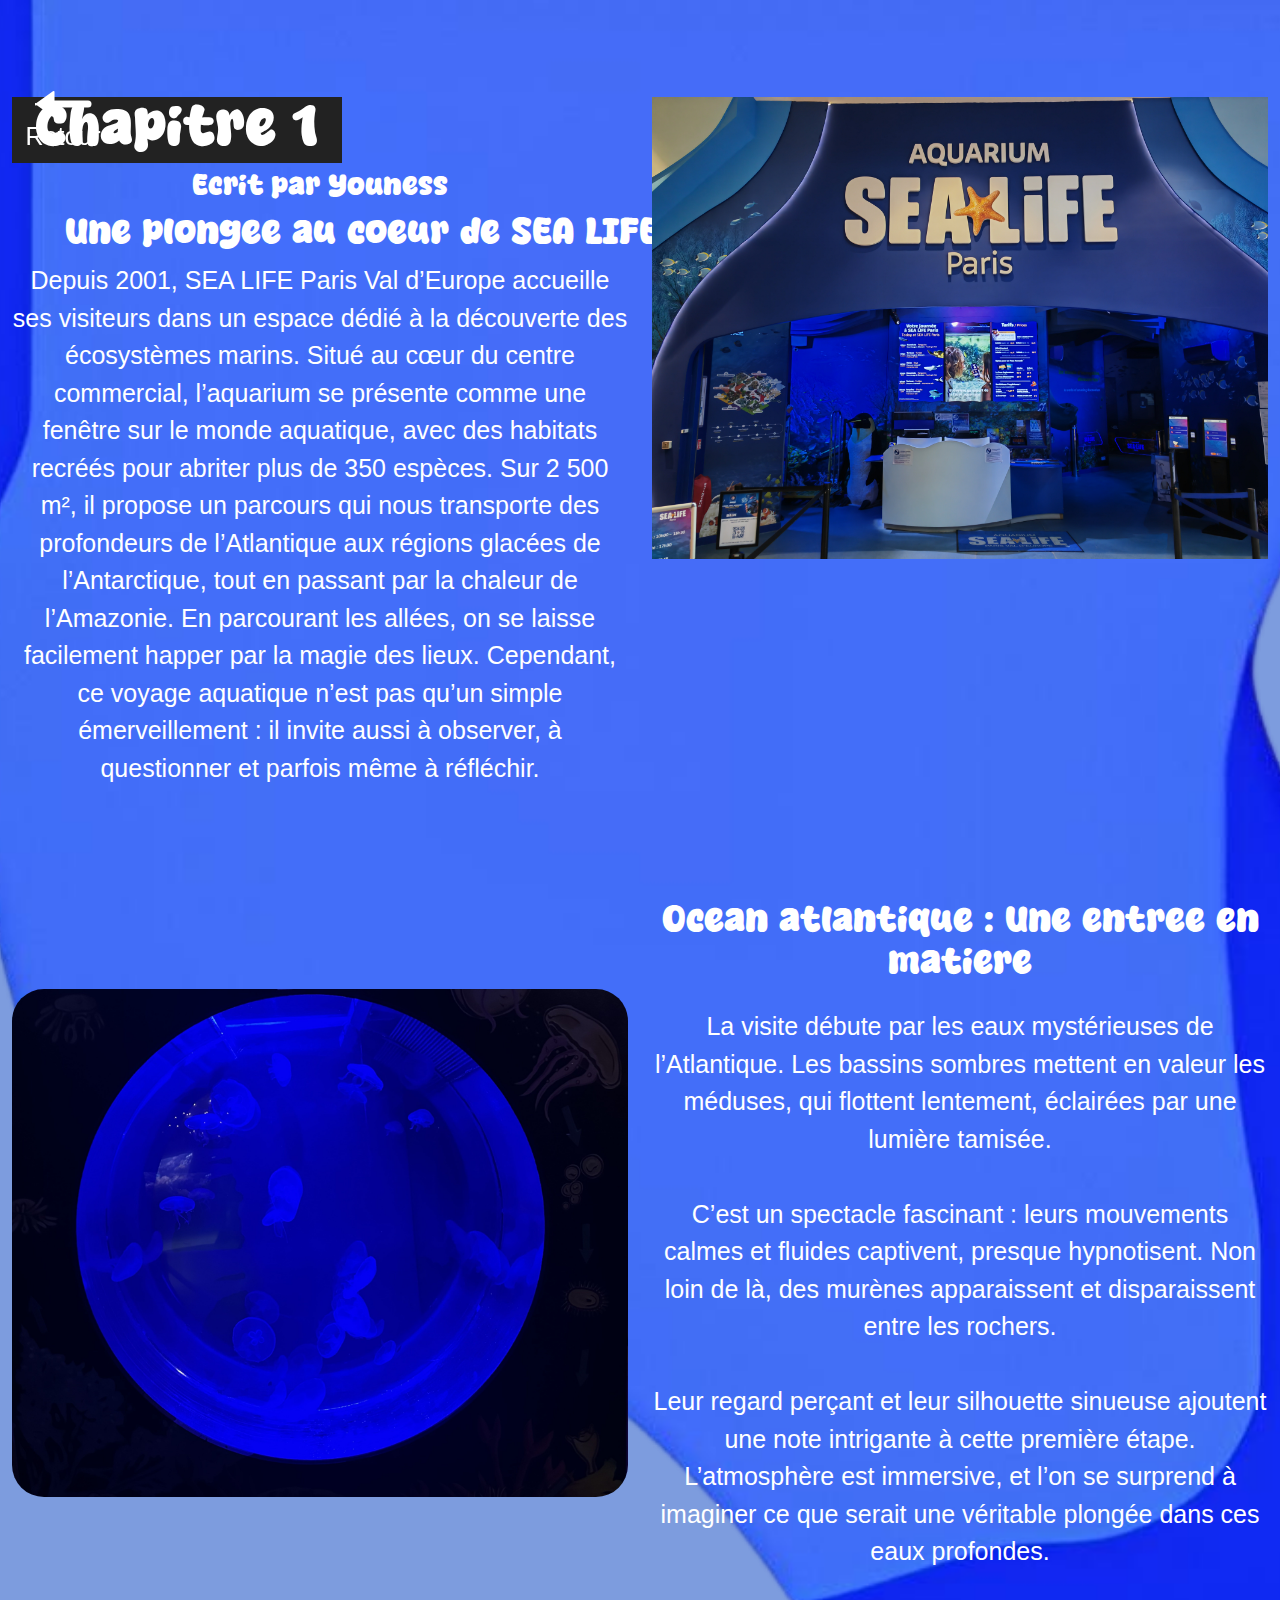
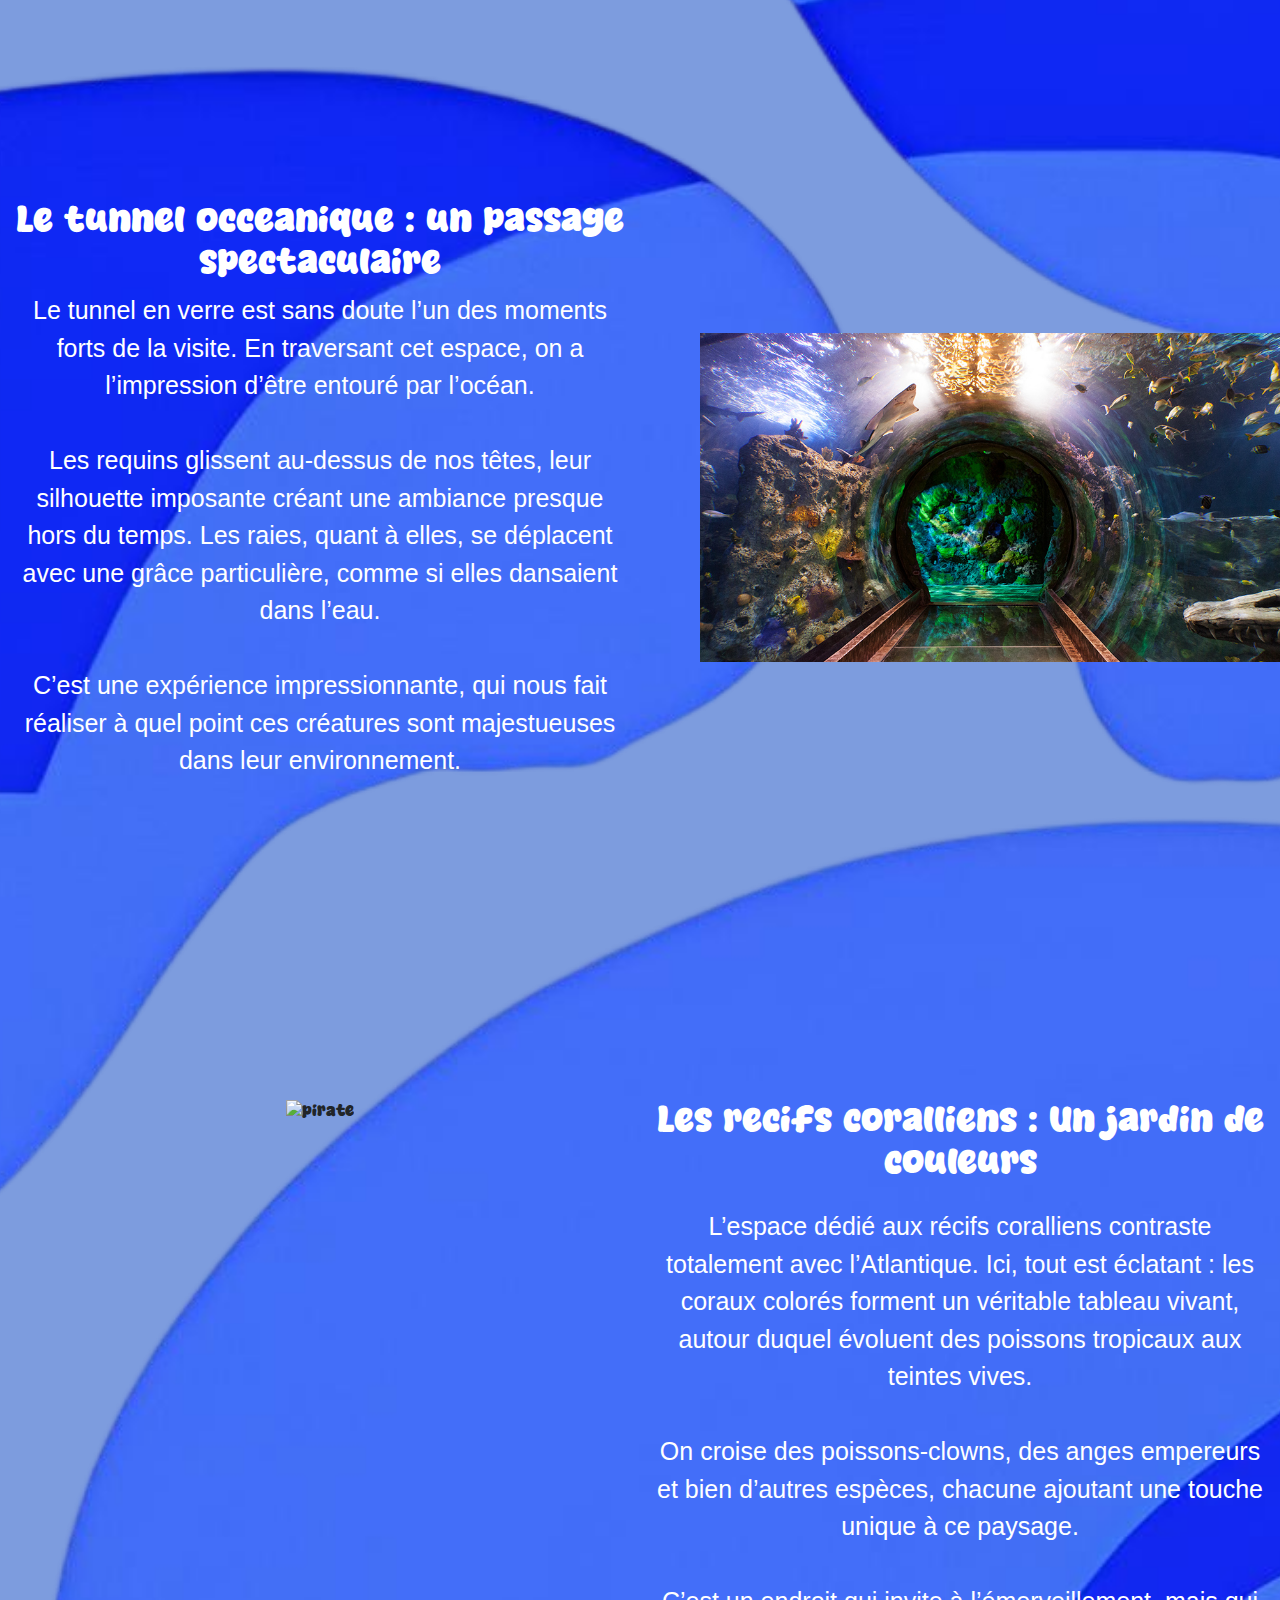
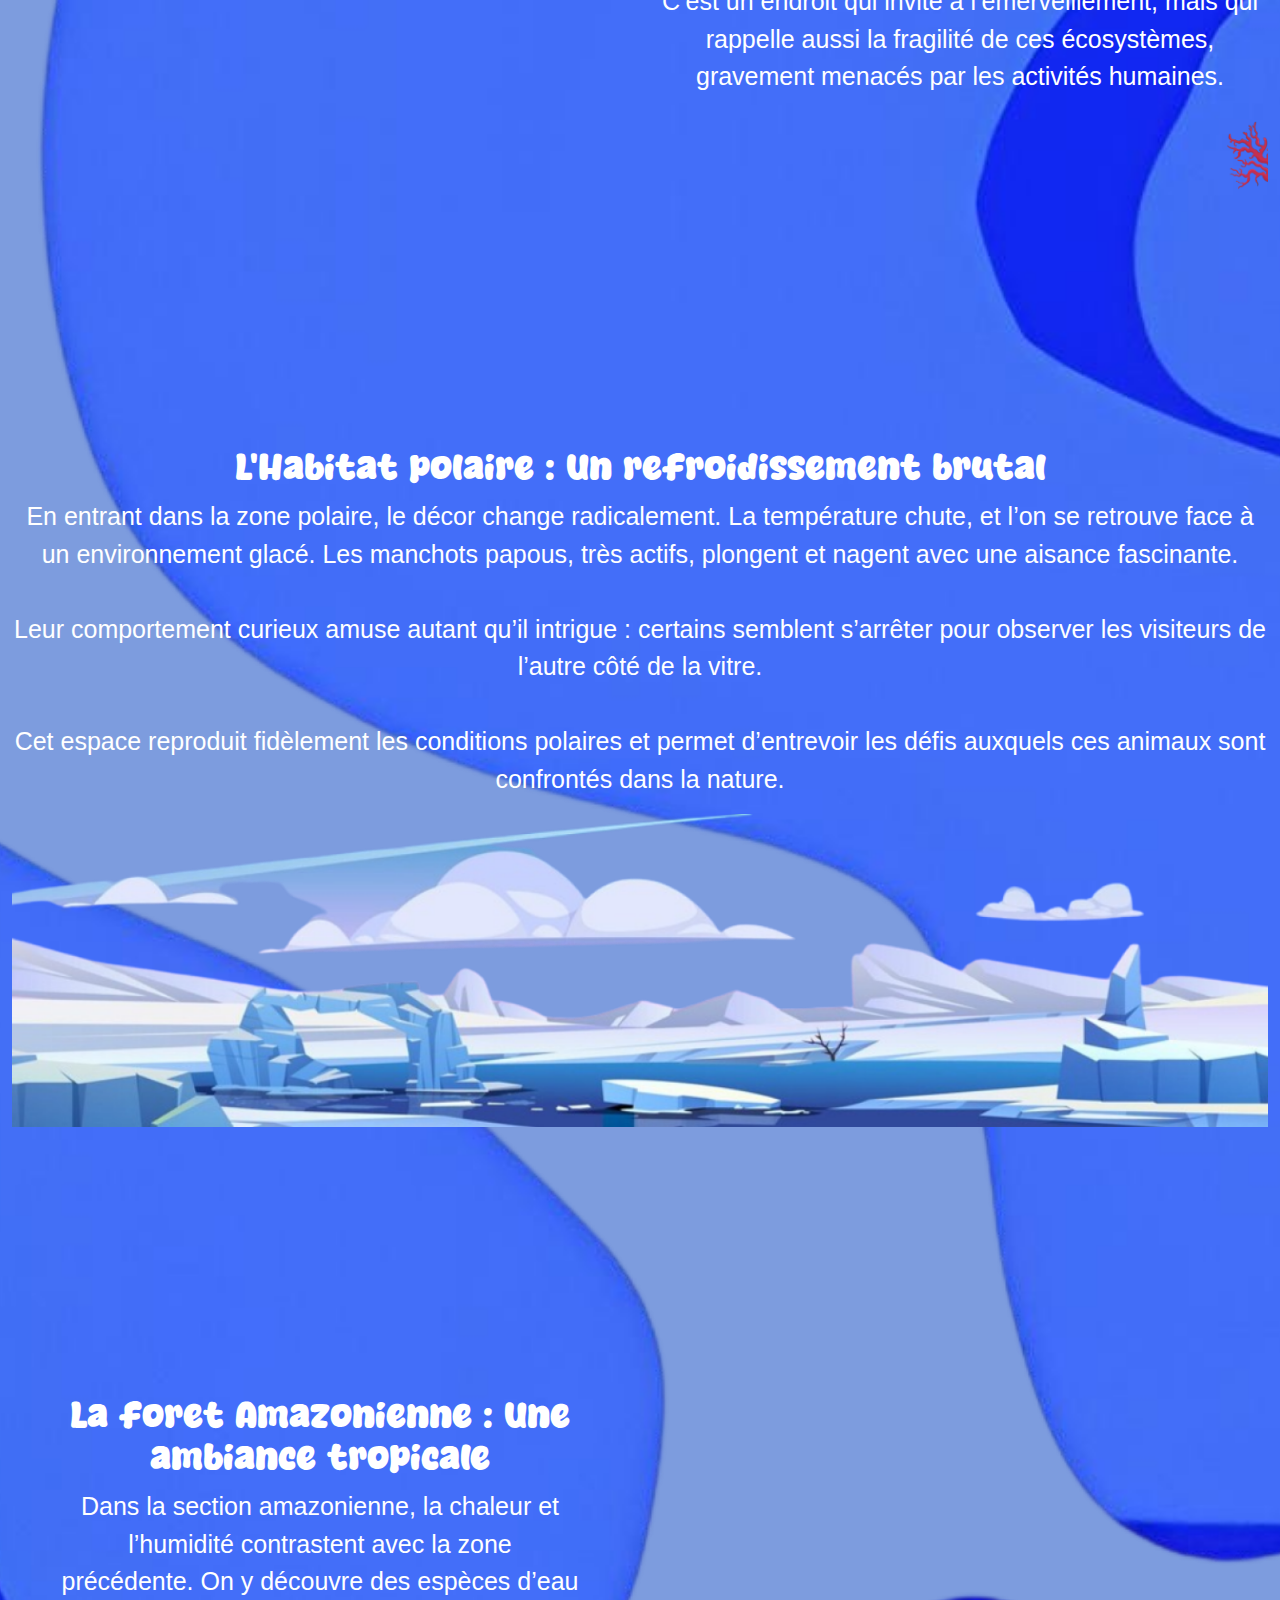
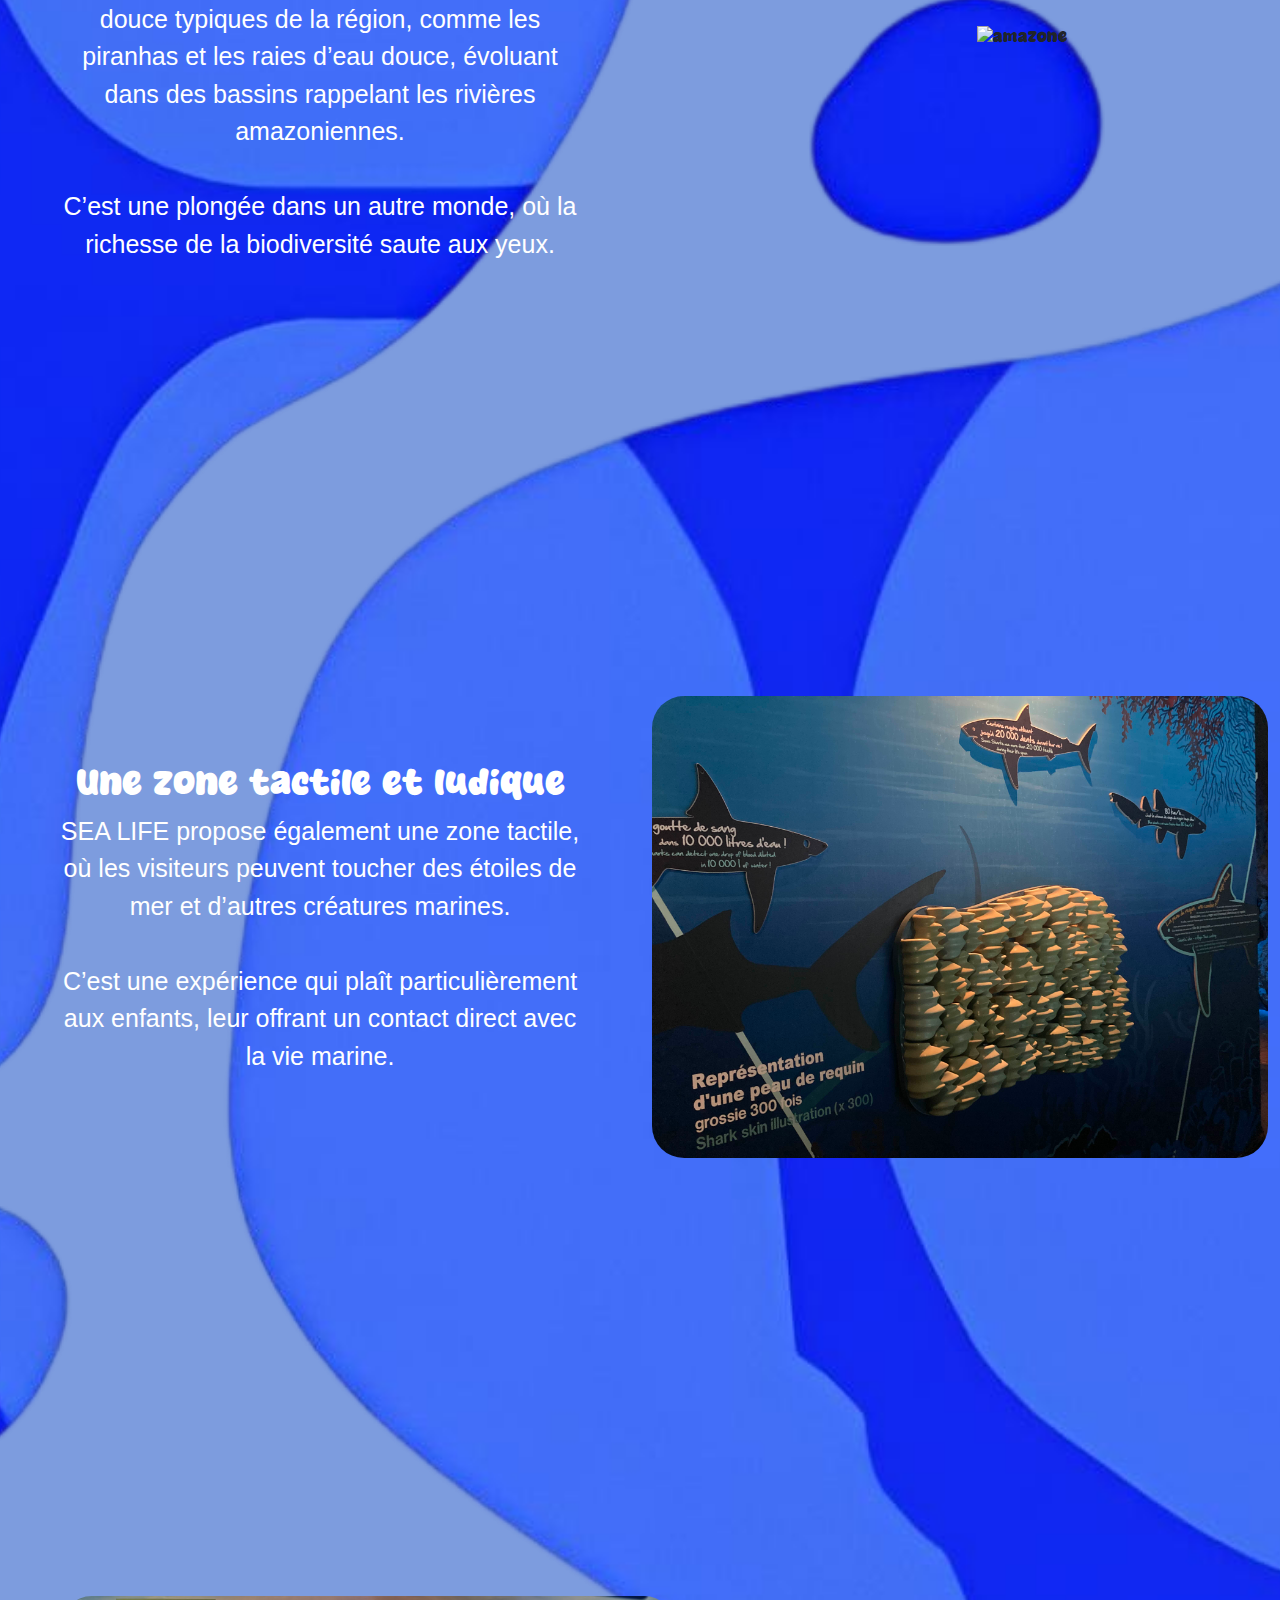
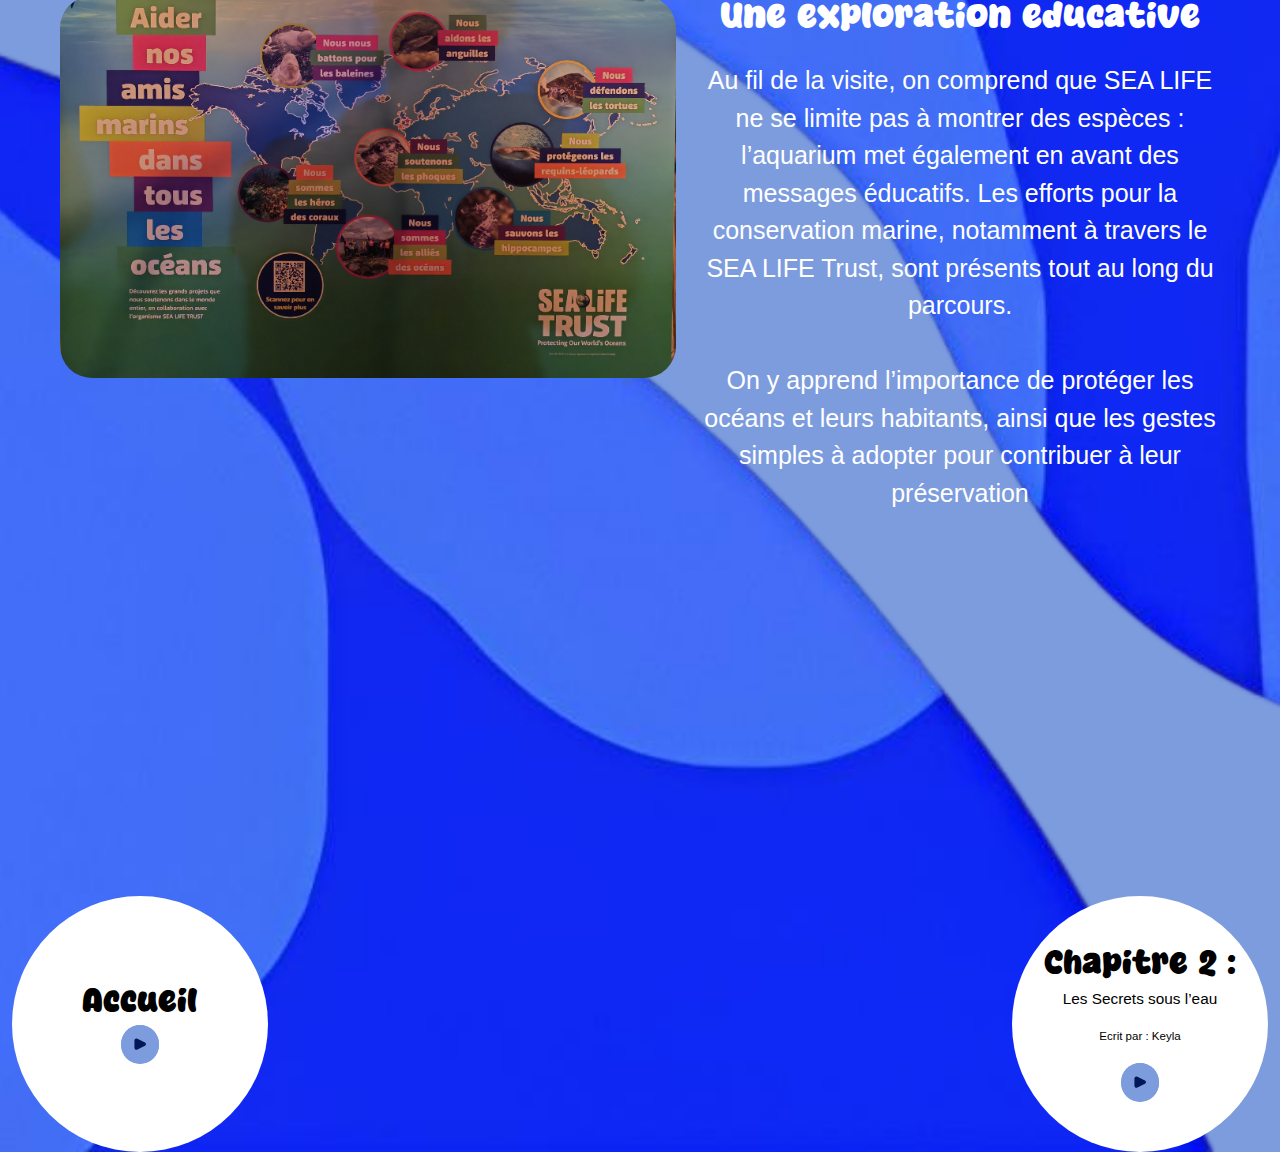
==== chapitre1.html @ 6621200e "ifezghkjfc" ====
<!DOCTYPE html>
<html lang="fr">
	<head>
		<meta charset="utf-8" />
		<meta name="viewport" content="width=device-width, initial-scale=1" />
		<title>Chapitre 1</title>
		<link
			href="https://cdn.jsdelivr.net/npm/bootstrap@5.3.3/dist/css/bootstrap.min.css"
			rel="stylesheet"
			integrity="sha384-QWTKZyjpPEjISv5WaRU9OFeRpok6YctnYmDr5pNlyT2bRjXh0JMhjY6hW+ALEwIH"
			crossorigin="anonymous"
		/>
		<link rel="stylesheet" href="Style/style.css" />
		<link
			href="https://fonts.cdnfonts.com/css/sf-ui-text-2"
			rel="stylesheet"
		/>

		<link rel="stylesheet" href="Style/chapitre1.css" />
	</head>

	<body>
		<div class="retour">
			<svg
				onclick="window.location.href = 'index.html';"
				width="57"
				height="28"
				viewBox="0 0 57 28"
				fill="none"
				xmlns="http://www.w3.org/2000/svg"
			>
				<path
					d="M13.9473 13.9473H52.9999"
					stroke="white"
					stroke-width="7"
					stroke-linecap="round"
					stroke-linejoin="round"
				/>
				<path
					d="M18.5263 25.9515L1.72046 13.9474L18.5263 1.94319V25.9515ZM0.866045 14.5577L0.866798 14.5571C0.866546 14.5573 0.866295 14.5575 0.866043 14.5577L0.430116 13.9474L0.866045 14.5577Z"
					fill="white"
					stroke="white"
					stroke-width="2"
					stroke-linecap="round"
					stroke-linejoin="round"
				/>
			</svg>
			<p>Retour</p>
		</div>

		<div
			class="container-fluid d-flex justify-content-start align-items-center vh-100"
		>
			<!--PREMIER-->
			<div class="row">
				<div class="col-md-6">
					<h1
						style="
							background-color: #222222;
							width: 330px;
							text-align: center;
						"
					>
						Chapitre 1
					</h1>

					<h3>Ecrit par Youness</h3>

					<h2 style="width: 700px">
						Une plongee au coeur de SEA LIFE
					</h2>
					<p>
						Depuis 2001, SEA LIFE Paris Val d’Europe accueille ses
						visiteurs dans un espace dédié à la découverte des
						écosystèmes marins. Situé au cœur du centre commercial,
						l’aquarium se présente comme une fenêtre sur le monde
						aquatique, avec des habitats recréés pour abriter plus
						de 350 espèces. Sur 2 500 m², il propose un parcours qui
						nous transporte des profondeurs de l’Atlantique aux
						régions glacées de l’Antarctique, tout en passant par la
						chaleur de l’Amazonie. En parcourant les allées, on se
						laisse facilement happer par la magie des lieux.
						Cependant, ce voyage aquatique n’est pas qu’un simple
						émerveillement : il invite aussi à observer, à
						questionner et parfois même à réfléchir.
					</p>
				</div>
				<div class="col-md-6">
					<img
						class="img-fluid w-70"
						src="src/img/accueilimg.jpg"
						alt="accueilphoto"
					/>
				</div>
			</div>
		</div>

		<!--DEUXIEME-->
		<div class="container-fluid vh-100">
			<div class="row align-items-center">
				<!-- Image -->
				<div class="col-md-6">
					<img
						class="img-fluid rounded-5"
						src="src/img/atlantiqueimg.jpg"
						alt="atlantiquephoto"
					/>
				</div>

				<!-- Contenu (Titre + Paragraphe) -->
				<div class="col-md-6 d-flex flex-column">
					<!--Classe d-flex flex-column : Utilisée pour empiler le contenu verticalement (le <h2> au-dessus du <p>)-->
					<h2 class="mb-4">
						Ocean atlantique : Une entree en matiere
					</h2>
					<p>
						La visite débute par les eaux mystérieuses de
						l’Atlantique. Les bassins sombres mettent en valeur les
						méduses, qui flottent lentement, éclairées par une
						lumière tamisée. <br /><br />

						C’est un spectacle fascinant : leurs mouvements calmes
						et fluides captivent, presque hypnotisent. Non loin de
						là, des murènes apparaissent et disparaissent entre les
						rochers. <br /><br />Leur regard perçant et leur
						silhouette sinueuse ajoutent une note intrigante à cette
						première étape. L’atmosphère est immersive, et l’on se
						surprend à imaginer ce que serait une véritable plongée
						dans ces eaux profondes.
					</p>
				</div>
			</div>
		</div>
		<!--FIN DEUXIEME-->

		<!--Trosième-->

		<div class="container-fluid vh-100">
			<div class="row align-items-center flex-row-reverse">
				<!-- Image -->
				<div class="col-md-6">
					<img
						class="img-fluid w-60 mx-5"
						src="src/img/Tunnelimg.jpg"
						alt="tunnelphoto"
					/>
				</div>

				<!-- Contenu (Titre + Paragraphe) -->
				<div class="col-md-6 d-flex flex-column">
					<!--Classe d-flex flex-column : Utilisée pour empiler le contenu verticalement (le <h2> au-dessus du <p>)-->
					<h2>Le tunnel occeanique : un passage spectaculaire</h2>
					<p>
						Le tunnel en verre est sans doute l’un des moments forts
						de la visite. En traversant cet espace, on a
						l’impression d’être entouré par l’océan. <br /><br />
						Les requins glissent au-dessus de nos têtes, leur
						silhouette imposante créant une ambiance presque hors du
						temps. Les raies, quant à elles, se déplacent avec une
						grâce particulière, comme si elles dansaient dans l’eau.
						<br /><br />
						C’est une expérience impressionnante, qui nous fait
						réaliser à quel point ces créatures sont majestueuses
						dans leur environnement.
					</p>
				</div>
			</div>
		</div>

		<!-- Fin Trosième-->

		<!--Quatrieme-->

		<div class="container-fluid vh-100 mb-5">
			<div class="row">
				<!-- Image -->
				<div class="col-md-6">
					<img
						class="img-fluid"
						src="src/img/corailimg.png"
						alt="pirate"
					/>
				</div>

				<!-- Contenu (Titre + Paragraphe) -->
				<div class="col-md-6 d-flex flex-column">
					<!--Classe d-flex flex-column : Utilisée pour empiler le contenu verticalement (le <h2> au-dessus du <p>)-->
					<h2 class="mb-4">
						Les recifs coralliens : Un jardin de couleurs
					</h2>
					<p>
						L’espace dédié aux récifs coralliens contraste
						totalement avec l’Atlantique. Ici, tout est éclatant :
						les coraux colorés forment un véritable tableau vivant,
						autour duquel évoluent des poissons tropicaux aux
						teintes vives. <br /><br />
						On croise des poissons-clowns, des anges empereurs et
						bien d’autres espèces, chacune ajoutant une touche
						unique à ce paysage. <br /><br />
						C’est un endroit qui invite à l’émerveillement, mais qui
						rappelle aussi la fragilité de ces écosystèmes,
						gravement menacés par les activités humaines.
					</p>
					<div class="corail">
						<img
							class="img-fluid float-end"
							src="src/img/corail.png"
							alt="corail"
						/>
					</div>
				</div>
			</div>
		</div>

		<!--FIN Quatrieme-->

		<!--Cinquieme-->
		<div class="container-fluid vh-100 mb-5">
			<div class="row">
				<div class="col-md-12 align-items-center d-flex flex-column">
					<h2>L’Habitat polaire : Un refroidissement brutal</h2>
					<p>
						En entrant dans la zone polaire, le décor change
						radicalement. La température chute, et l’on se retrouve
						face à un environnement glacé. Les manchots papous, très
						actifs, plongent et nagent avec une aisance fascinante.
						<br /><br />
						Leur comportement curieux amuse autant qu’il intrigue :
						certains semblent s’arrêter pour observer les visiteurs
						de l’autre côté de la vitre. <br /><br />Cet espace
						reproduit fidèlement les conditions polaires et permet
						d’entrevoir les défis auxquels ces animaux sont
						confrontés dans la nature.
					</p>
				</div>
				<div class="col-md-12 align-items-center d-flex">
					<img class="img-fluid" src="src/img/decor.png" alt="" />
				</div>
			</div>
		</div>

		<!--Fin Cinquieme-->

		<!--Sixieme-->

		<div class="container-fluid vh-100">
			<div class="row align-items-center flex-row-reverse">
				<!-- Image -->
				<div class="col-md-6">
					<img
						id="amazone"
						class="img-fluid"
						src="src/img/amazone.png"
						alt="amazone"
					/>
				</div>

				<!-- Contenu (Titre + Paragraphe) -->
				<div class="col-md-6 d-flex flex-column">
					<!--Classe d-flex flex-column : Utilisée pour empiler le contenu verticalement (le <h2> au-dessus du <p>)-->
					<h2 class="mx-5">
						La foret Amazonienne : Une ambiance tropicale
					</h2>
					<p class="mx-5">
						Dans la section amazonienne, la chaleur et l’humidité
						contrastent avec la zone précédente. On y découvre des
						espèces d’eau douce typiques de la région, comme les
						piranhas et les raies d’eau douce, évoluant dans des
						bassins rappelant les rivières amazoniennes.
						<br /><br />C’est une plongée dans un autre monde, où la
						richesse de la biodiversité saute aux yeux.
					</p>
				</div>
			</div>
		</div>

		<!--Septieme-->

		<div class="container-fluid vh-100">
			<div class="row align-items-center flex-row-reverse">
				<!-- Image -->
				<div class="col-md-6">
					<img
						class="img-fluid rounded-5"
						src="src/img/zoneTacticleimg.jpg"
						alt=""
					/>
				</div>

				<!-- Contenu (Titre + Paragraphe) -->
				<div class="col-md-6 d-flex flex-column">
					<!--Classe d-flex flex-column : Utilisée pour empiler le contenu verticalement (le <h2> au-dessus du <p>)-->
					<h2 class="mx-5">Une zone tactile et ludique</h2>
					<p class="mx-5">
						SEA LIFE propose également une zone tactile, où les
						visiteurs peuvent toucher des étoiles de mer et d’autres
						créatures marines. <br /><br />
						C’est une expérience qui plaît particulièrement aux
						enfants, leur offrant un contact direct avec la vie
						marine.
					</p>
				</div>
			</div>
		</div>

		<!--FIN Septieme-->

		<!--Huitieme-->
		<div class="container-fluid vh-100">
			<div class="row">
				<!-- Image -->
				<div class="col-md-6">
					<img
						class="img-fluid mx-5 rounded-5"
						src="src/img/Sealifetrustimg.jpg"
						alt="EDU"
					/>
				</div>

				<!-- Contenu (Titre + Paragraphe) -->
				<div class="col-md-6 d-flex flex-column">
					<!--Classe d-flex flex-column : Utilisée pour empiler le contenu verticalement (le <h2> au-dessus du <p>)-->
					<h2 class="mb-4 mx-5">Une exploration educative</h2>
					<p class="mx-5">
						Au fil de la visite, on comprend que SEA LIFE ne se
						limite pas à montrer des espèces : l’aquarium met
						également en avant des messages éducatifs. Les efforts
						pour la conservation marine, notamment à travers le SEA
						LIFE Trust, sont présents tout au long du parcours.
						<br /><br />
						On y apprend l’importance de protéger les océans et
						leurs habitants, ainsi que les gestes simples à adopter
						pour contribuer à leur préservation
					</p>
				</div>
			</div>
		</div>

		<!--FIN Huitieme-->

		<!--Bouton suivant/pre-->
		<div class="container-fluid">
			<div class="row">
				<div
					class="col-md-6 align-items-center justify-content-start mx-auto"
				>
					<!--chapitre 2-->
					<div class="chapitre2 float-start">
						<h1>Accueil</h1>
						<svg
							onclick="window.location.href = 'index.html';"
							class="introchap"
							width="72"
							height="72"
							viewBox="0 0 72 72"
							fill="none"
							xmlns="http://www.w3.org/2000/svg"
						>
							<rect
								width="72"
								height="72"
								rx="36"
								fill="#7D9CDE"
							/>
							<path
								d="M44.9656 32.8993L30.8111 25.822C28.218 24.5255 25.167 26.4111 25.167 29.3103V42.6896C25.167 45.5888 28.218 47.4745 30.8111 46.1779L44.9656 39.1007C47.5207 37.8231 47.5207 34.1768 44.9656 32.8993Z"
								fill="#001858"
							/>
						</svg>
					</div>
				</div>
				<!--FIN chapitre 2-->

				<div class="col-md-6">
					<!--chapitre 4-->
					<div class="chapitre2 float-end">
						<h1>Chapitre 2 :</h1>
						<p class="historique">Les Secrets sous l’eau</p>
						<p class="auteur">Ecrit par : Keyla</p>
						<svg
							onclick="window.location.href = 'chapitre2.html';"
							class="introchap"
							width="72"
							height="72"
							viewBox="0 0 72 72"
							fill="none"
							xmlns="http://www.w3.org/2000/svg"
						>
							<rect
								width="72"
								height="72"
								rx="36"
								fill="#7D9CDE"
							/>
							<path
								d="M44.9656 32.8993L30.8111 25.822C28.218 24.5255 25.167 26.4111 25.167 29.3103V42.6896C25.167 45.5888 28.218 47.4745 30.8111 46.1779L44.9656 39.1007C47.5207 37.8231 47.5207 34.1768 44.9656 32.8993Z"
								fill="#001858"
							/>
						</svg>
					</div>
				</div>
				<!--FIN chapitre 4-->
			</div>
		</div>
		<!--FIN Bouton suivant/pre-->

		<script
			src="https://cdn.jsdelivr.net/npm/bootstrap@5.3.3/dist/js/bootstrap.bundle.min.js"
			src="src/js/script.js"
			integrity="sha384-YvpcrYf0tY3lHB60NNkmXc5s9fDVZLESaAA55NDzOxhy9GkcIdslK1eN7N6jIeHz"
			crossorigin="anonymous"
		></script>
	</body>
</html>
---- Style/style.css ----
body {
	-webkit-font-smoothing: antialiased;
	-moz-osx-font-smoothing: grayscale;
}
@font-face {
	font-family: "Yang Bagus";
	src: url("../src/font/Yang-Bagus.woff") format("woff");
	font-weight: normal;
	font-style: normal;
}
* {
	margin: 0;
	padding: 0;
	box-sizing: border-box;
}
body {
	font-family: "Yang Bagus";
	text-align: center;
}
.section-wrapper {
	height: 100vh;
	overflow: hidden;
}

.section {
	height: 100vh;
	display: flex;
	align-items: center;
	justify-content: center;
	color: white;
	font-size: 2em;
	padding: 20px;
}

body {
	background-color: #7d9cde;
}
#section1 #section2 {
	background-color: #7d9cde00;
}
html {
	scroll-behavior: smooth;
}
.container_button {
	display: flex;
	justify-content: center;
	align-items: center;
	width: 100%;
	height: 45vh;
}
.retour {
	position: fixed;
	top: 30px;
	left: 2%;
	color: #ffffff;
	font-weight: lighter;
	cursor: pointer;
	animation: moveLeftRight 0.5s ease-in-out infinite alternate;
	z-index: 1;
}
@keyframes moveLeftRight {
	0% {
		transform: translateX(-5px);
	}
	100% {
		transform: translateX(5px);
	}
}
.container_button button {
	width: 100%;
	height: 100%;
	background-color: #7d9cde;
	border: none;
	color: white;
	font-size: 1.5vw;
	cursor: pointer;
	transition: background-color 0.3s ease;
	font-size: 2.5vw;
	display: flex;
	justify-content: center;
	align-items: center;
	flex-direction: column;
	gap: 1vh;
}

.container_button button:hover {
	background-color: #7d9cde;
}

.container_button button:nth-child(2) {
	background-color: #ffffff;
	color: #7d9cde;
}

.background {
	background-image: url("../src/img/background.png");
	background-repeat: no-repeat;
	background-size: cover;
	background-position: center center;
	opacity: 0.5;
	position: fixed;
	top: 0;
	left: 0;
	width: 100%;
	height: 100%;
	z-index: -1;
}

.precedent {
	margin-right: 30%;
	font-size: 90px;
}

.precedent:hover {
	transform: scale(1.1);
	filter: drop-shadow(0 0 10px #ff934b);
}

.suivant {
	font-size: 90px;
}

.suivant:hover {
	transform: scale(1.1);
	filter: drop-shadow(0 0 10px #ff934b);
}
---- Style/chapitre1.css ----
@font-face {
	font-family: "SF UI";
	src: url("src/font/san_francisco-webfont.woff") format("woff");
	font-weight: normal;
	font-style: normal;
}

@import url("https://fonts.cdnfonts.com/css/sf-ui-text-2");
@font-face {
	font-family: "Yang Bagus";
	src: url("src/font/Yang-Bagus.woff") format("woff");
	font-weight: normal;
	font-style: normal;
}

body {
	background-image: url("../src/img/background.png");
	background-size: cover;
	background-position: center;
	background-repeat: no-repeat;
	position: relative;
	background-color: #7d9cde;
}

.retour {
	position: fixed;
	top: 10%;
	left: 2%;
	color: #ffffff;
	font-weight: lighter;
	cursor: pointer;
	animation: moveLeftRight 0.5s ease-in-out infinite alternate;
}

@keyframes moveLeftRight {
	0% {
		transform: translateX(-5px);
	}
	100% {
		transform: translateX(5px);
	}
}

h1 {
	font-family: "Yang Bagus";
	color: white;
	font-size: 55px;
}

h2 {
	font-family: "Yang Bagus";
	color: white;
	font-size: 35px;
}

h3 {
	font-family: "Yang Bagus";
	color: white;
}

p {
	font-family: "SF UI Text", sans-serif;
	color: white;
	font-size: 25px;
}

ul {
	font-family: "SF UI Text", sans-serif;
	color: white;
	font-size: 15px;
}

#tropicale {
	width: 70%;
	border-radius: 10%;
	margin-bottom: 13%;
	margin-left: 10%;
}

.pirate {
	width: 100%;
	margin-bottom: 20%;
	border-radius: 10%;
}

.corail {
	margin-left: 90%;
}

#amazone {
	margin-left: 20%;
	width: 60%;
}

/* Styles pour les "chapitres" et textes internes */
.chapitre1,
.chapitre2,
.chapitre3,
.quizz,
.chapitre4 {
	background-color: #ffffff;
	border-radius: 50%;
	width: 20vw;
	height: 20vw;
	display: flex;
	align-items: center;
	justify-content: center;
	font-size: 1.5vw;
	flex-direction: column;
	text-align: center;
	gap: 0.2vh;
}

.chapitre2 h1 {
	color: #000000;
}
.chapitre4 h1 {
	color: #000000;
}

/* Textes internes */
.chapitre1 h1,
.chapitre2 h1,
.chapitre3 h1,
.chapitre4 h1,
.quizz h1 {
	font-size: 1.7em; /* Ajusté pour les titres de chapitres */
	margin: 0;
}
.historique {
	font-size: 0.8em; /* Style pour le texte "Historique" */
	color: #000;
}
.auteur {
	font-size: 0.6em; /* Style pour le texte de l’auteur */
	color: #000000; /* Couleur plus sombre pour contraste */
}

/* Positionnement adaptatif */
.chapitre1 {
	top: 10vh;
	left: 5vw;
}
.chapitre2 {
	top: 30vh;
	left: 40vw;
}
.chapitre3 {
	top: 5vh;
	left: 70vw;
}
.quizz {
	top: 57vh;
	left: 10vw;
}
.chapitre4 {
	top: 55vh;
	left: 70vw;
}

/* Styles adaptatifs pour écrans moyens */
@media (max-width: 1024px) {
	h1 {
		font-size: 10vw;
	}
	p,
	h3 {
		font-size: 4vw;
	}

	.chapitre1,
	.chapitre2,
	.chapitre3,
	.quizz,
	.chapitre4 {
		width: 25vw;
		height: 25vw;
		font-size: 2.5vw;
	}

	.chapitre1 h1,
	.chapitre2 h1,
	.chapitre3 h1,
	.chapitre4 h1,
	.quizz h1 {
		font-size: 4vw;
	}
	.historique {
		font-size: 1.2vw;
	}
	.auteur {
		font-size: 1vw;
	}

	.chapitre1 {
		top: 12vh;
		left: 5vw;
	}
	.chapitre2 {
		top: 35vh;
		left: 25vw;
	}
	.chapitre3 {
		top: 8vh;
		left: 60vw;
	}
	.quizz {
		top: 65vh;
		left: 10vw;
	}
	.chapitre4 {
		top: 55vh;
		left: 60vw;
	}
}

/* Styles adaptatifs pour petits écrans */
@media (max-width: 768px) {
	h1 {
		font-size: 12vw;
	}
	p,
	h3 {
		font-size: 5vw;
	}

	.chapitre1,
	.chapitre2,
	.chapitre3,
	.quizz,
	.chapitre4 {
		width: 30vw;
		height: 30vw;
		font-size: 3vw;
	}

	.chapitre1 h1,
	.chapitre2 h1,
	.chapitre3 h1,
	.chapitre4 h1,
	.quizz h1 {
		font-size: 5vw;
	}
	.historique {
		font-size: 2.5vw;
	}
	.auteur {
		font-size: 1.8vw;
	}

	.chapitre1 {
		top: 15vh;
		left: 5vw;
	}
	.chapitre2 {
		top: 45vh;
		left: 20vw;
	}
	.chapitre3 {
		top: 10vh;
		left: 50vw;
	}
	.quizz {
		top: 75vh;
		left: 5vw;
	}
	.chapitre4 {
		top: 65vh;
		left: 50vw;
	}
}

/* Styles pour très petits écrans */
@media (max-width: 480px) {
	h1 {
		font-size: 14vw;
	}
	p,
	h3 {
		font-size: 6vw;
	}

	.chapitre1,
	.chapitre2,
	.chapitre3,
	.quizz,
	.chapitre4 {
		width: 35vw;
		height: 35vw;
		font-size: 4vw;
	}

	.chapitre1 h1,
	.chapitre2 h1,
	.chapitre3 h1,
	.chapitre4 h1,
	.quizz h1 {
		font-size: 6vw;
	}
	.historique {
		font-size: 3vw;
	}
	.auteur {
		font-size: 2.5vw;
	}

	.chapitre1 {
		top: 20vh;
		left: 5vw;
	}
	.chapitre2 {
		top: 55vh;
		left: 15vw;
	}
	.chapitre3 {
		top: 15vh;
		left: 45vw;
	}
	.quizz {
		top: 80vh;
		left: 5vw;
	}
	.chapitre4 {
		top: 70vh;
		left: 45vw;
	}
}

/* Style pour les boutons */
.introchap {
	background-color: #7d9cde;
	border-radius: 50%;
	width: 3vw;
	height: 3vw;
	top: 27vh;
	display: flex;
	align-items: center;
	justify-content: center;
	cursor: pointer;
	font-size: 1.5vw;
}

@media (max-width: 480px) {
	.introchap {
		width: 10vw;
		height: 10vw;
		top: 20vh;
		font-size: 2.5vw;
	}
}

.chapitre1:hover,
.chapitre2:hover,
.chapitre3:hover,
.chapitre4:hover,
.quizz:hover,
.introchap:hover {
	transform: scale(1.05);
	box-shadow: 0 0 10px rgba(0, 0, 0, 0.2);
	transition: transform 0.3s ease, box-shadow 0.3s ease;
}
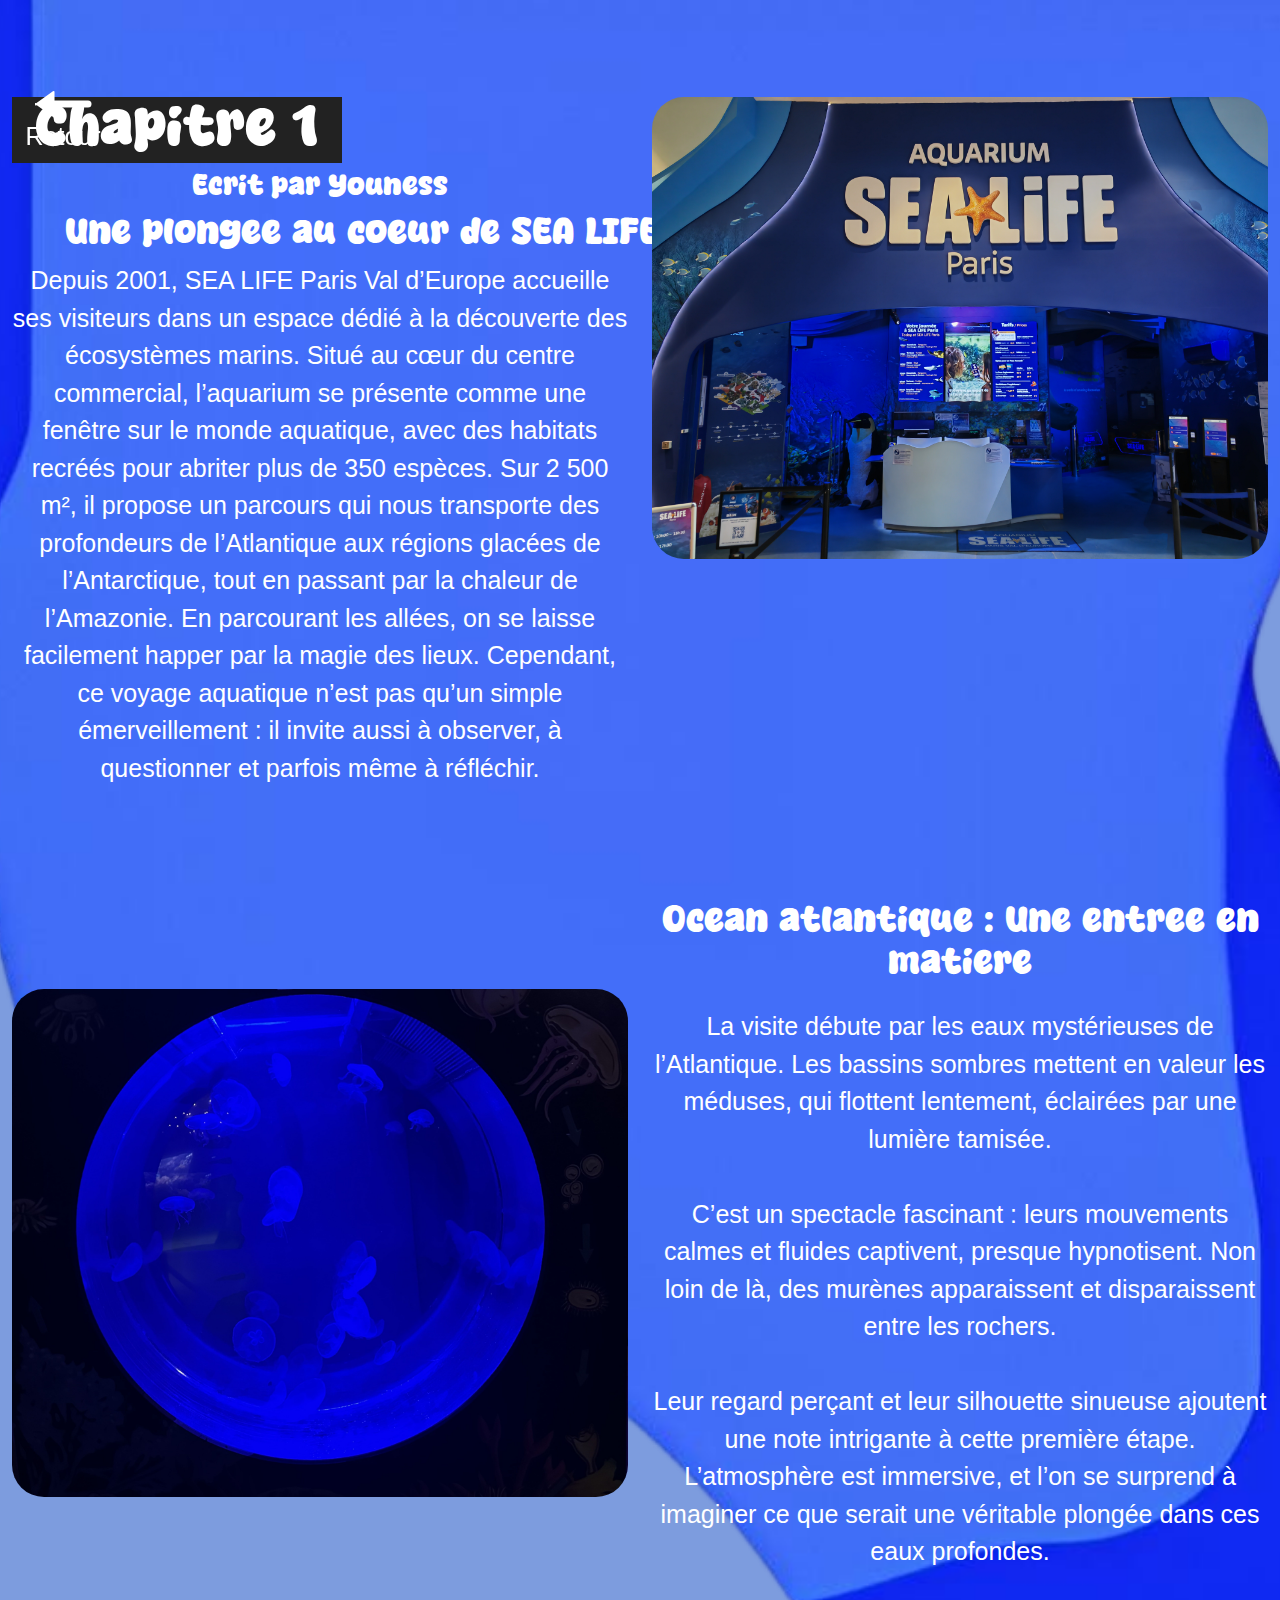
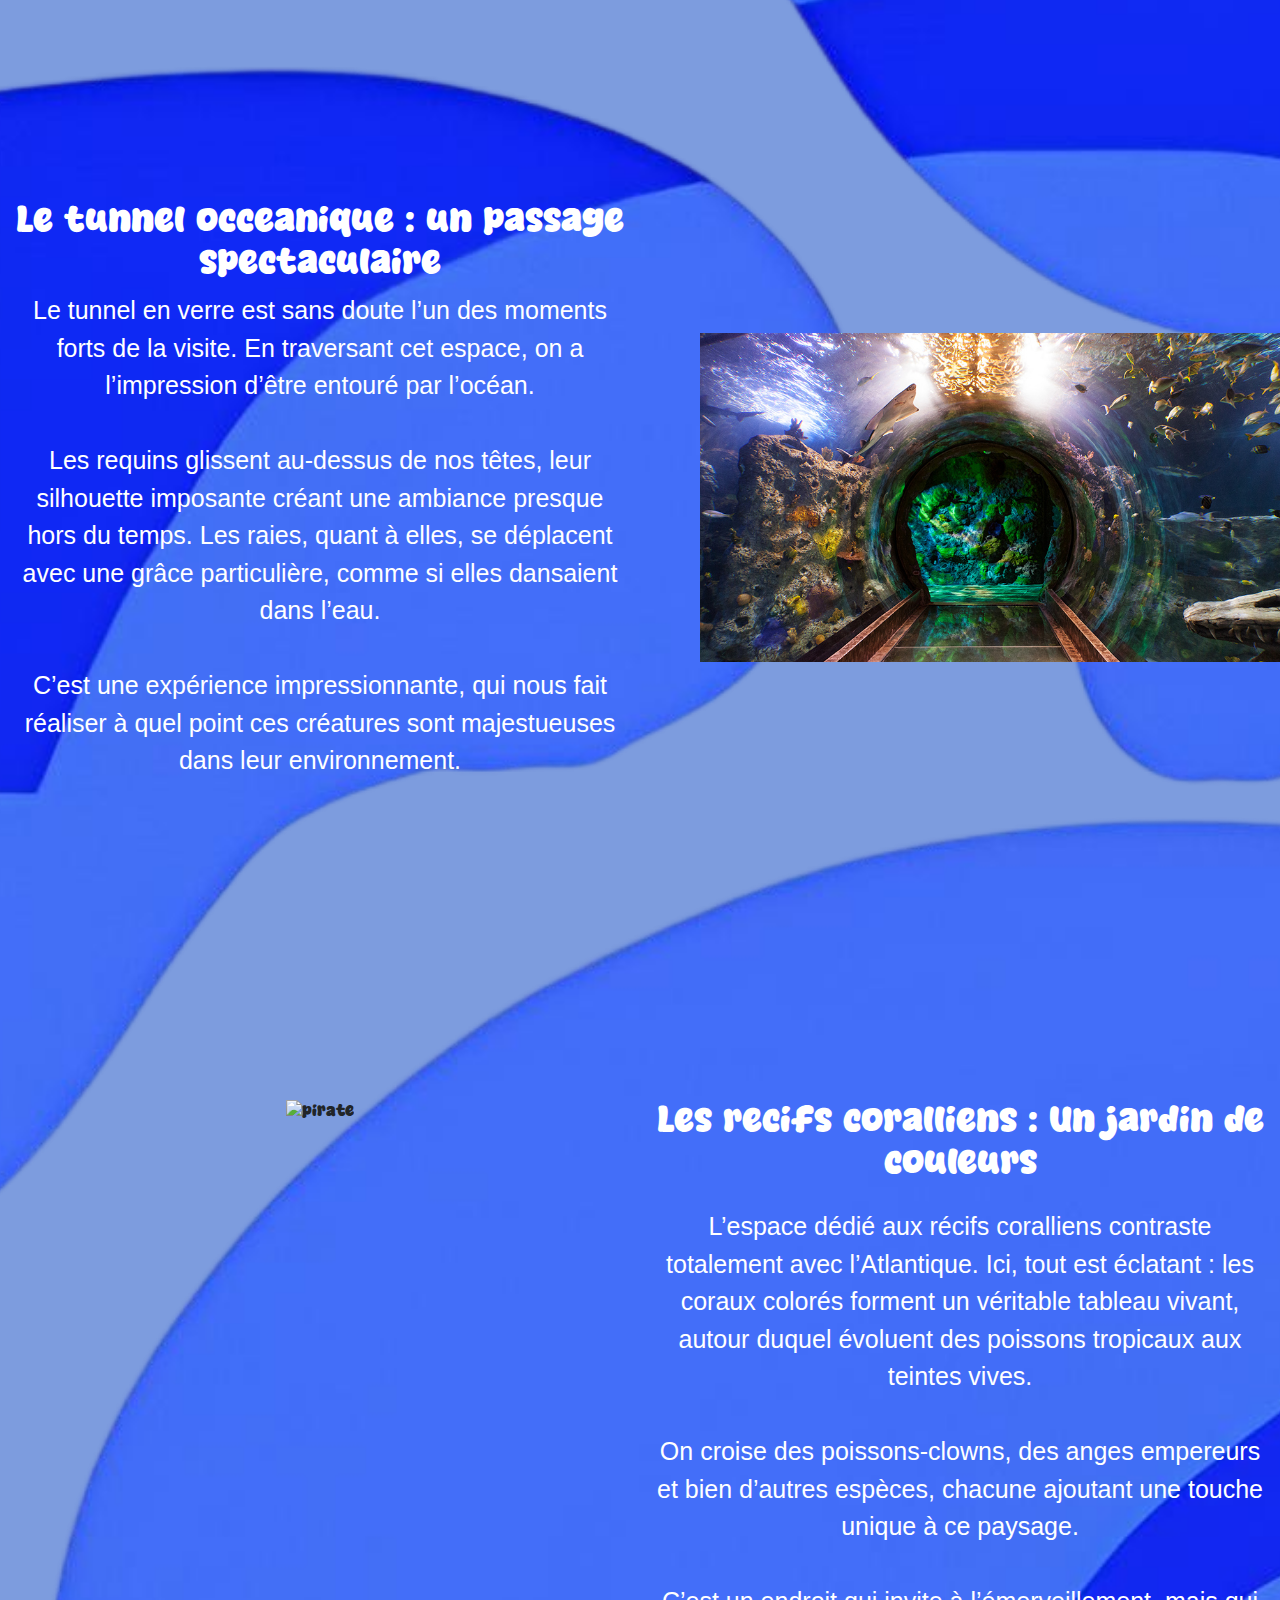
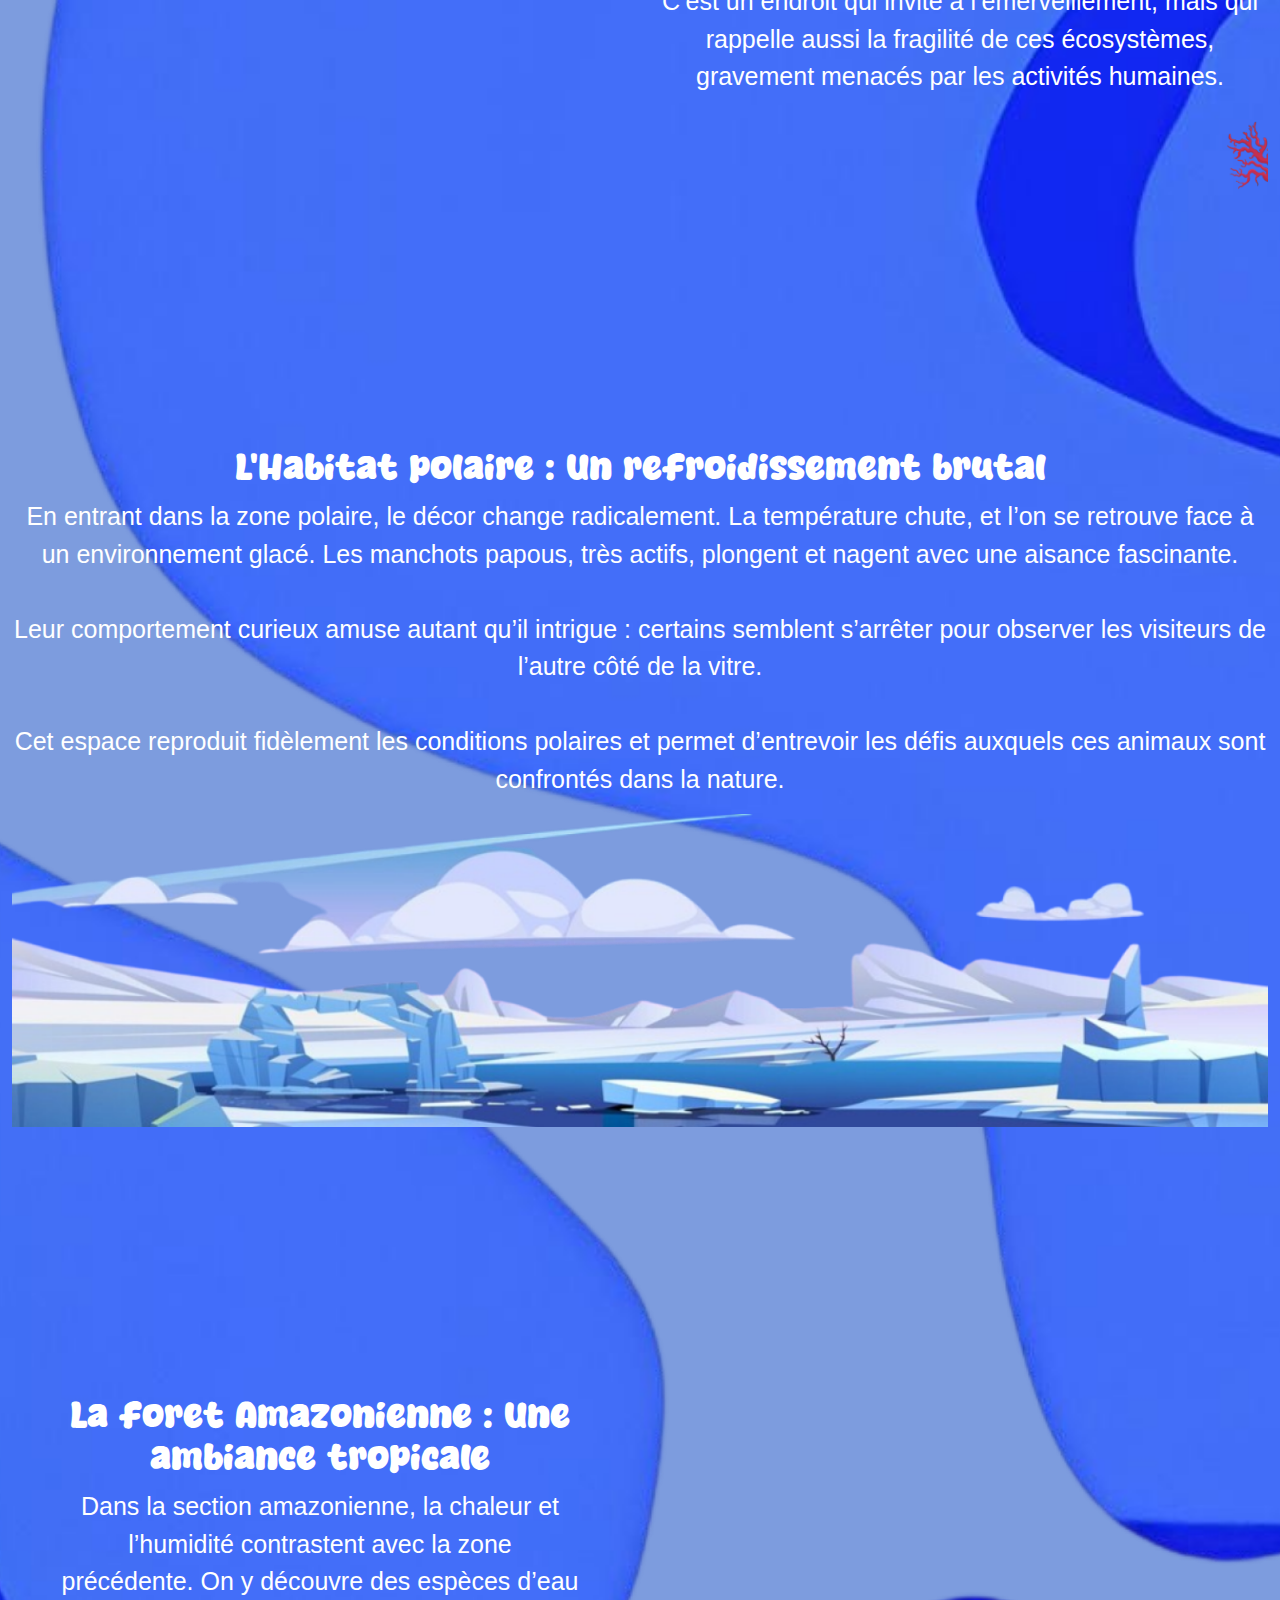
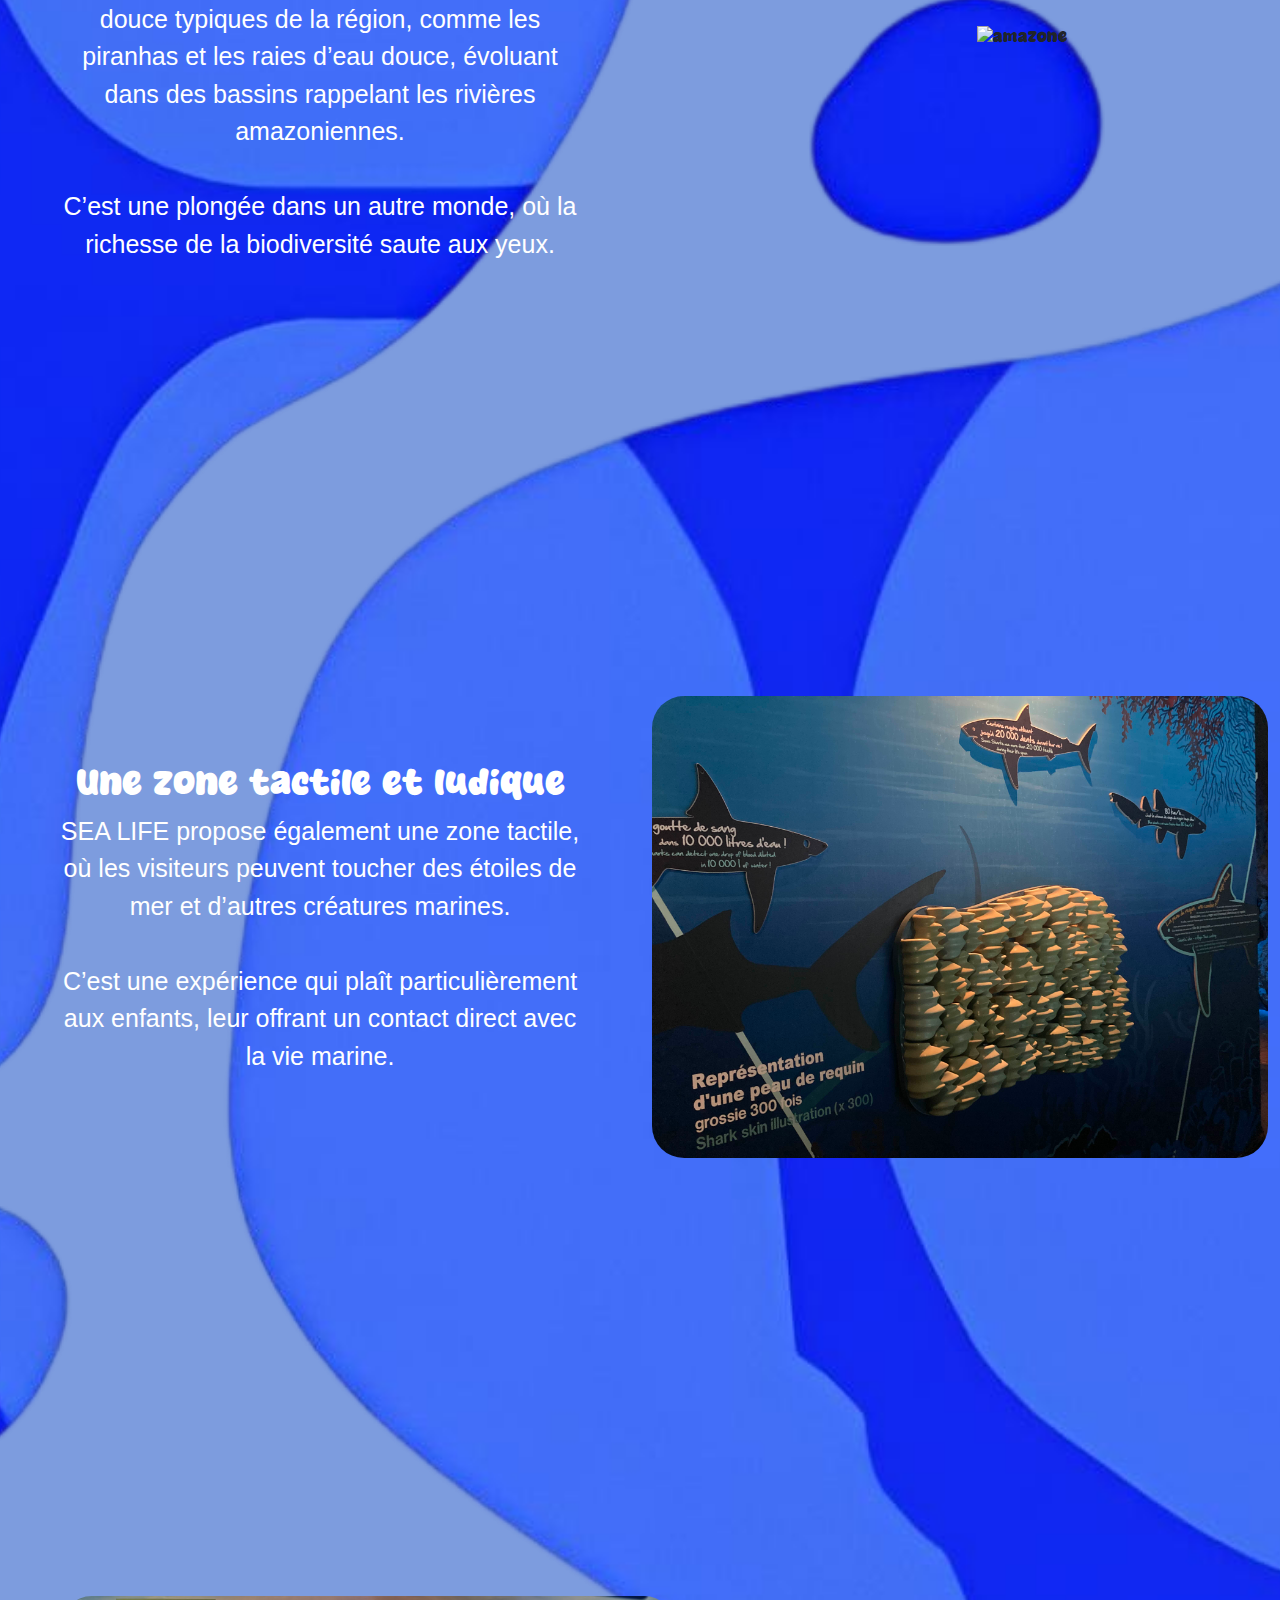
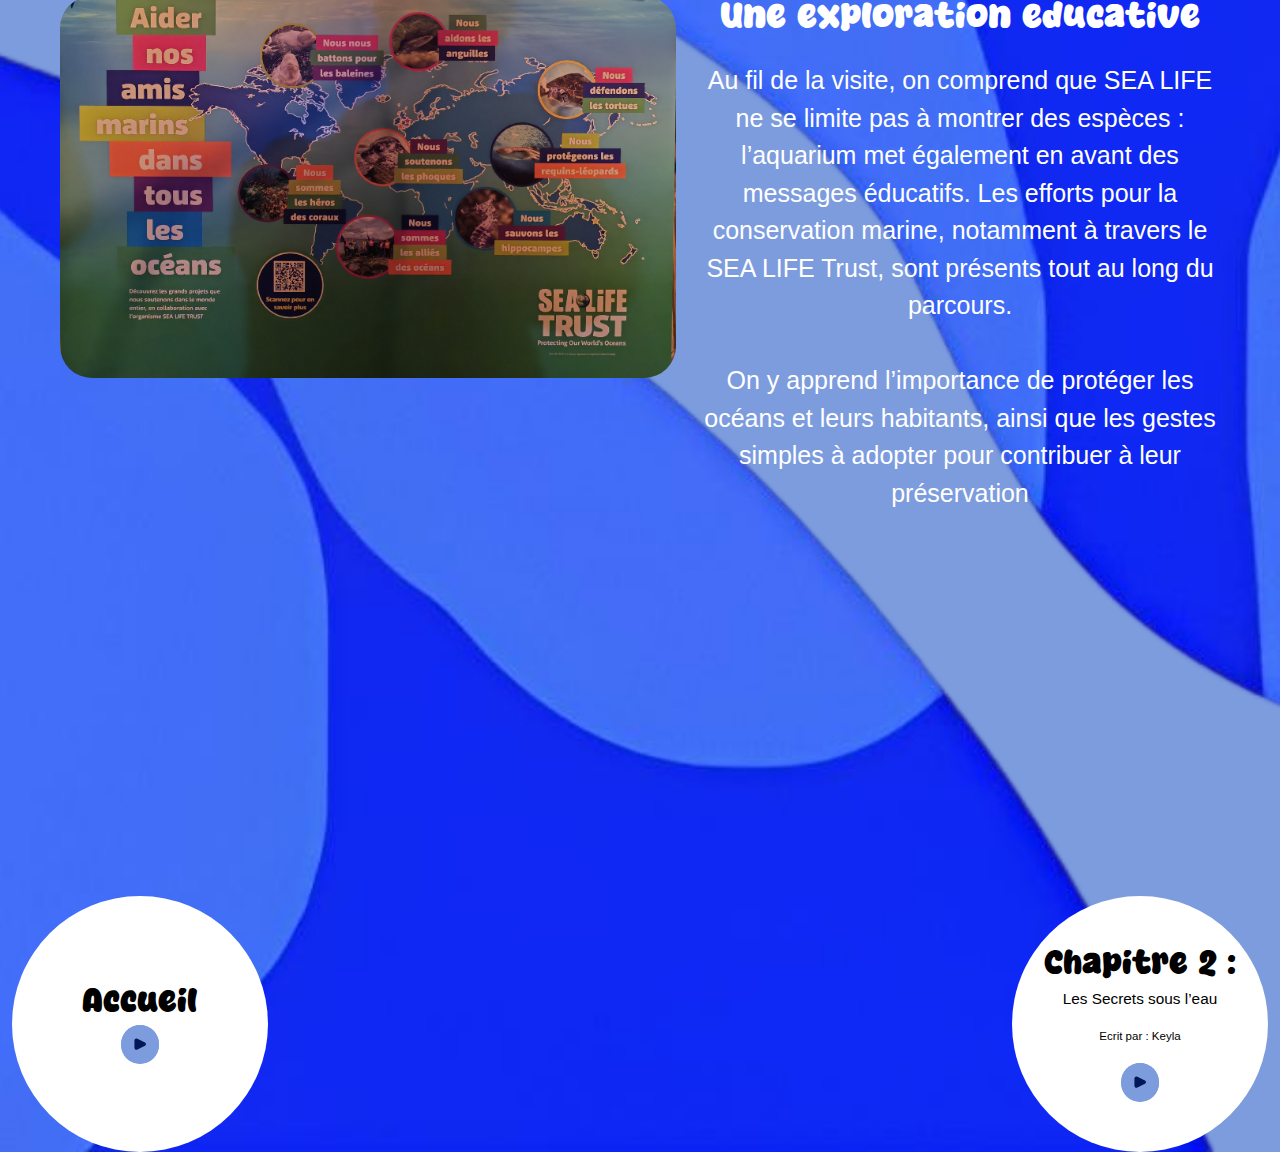
==== commit 3851be9d: "Merge branch 'main' of https://github.com/Chaoslevrai/Webdoc" ====
--- a/chapitre1.html
+++ b/chapitre1.html
@@ -87,7 +87,7 @@
 				</div>
 				<div class="col-md-6">
 					<img
-						class="img-fluid w-70"
+						class="img-fluid w-70 rounded-5"
 						src="src/img/accueilimg.jpg"
 						alt="accueilphoto"
 					/>
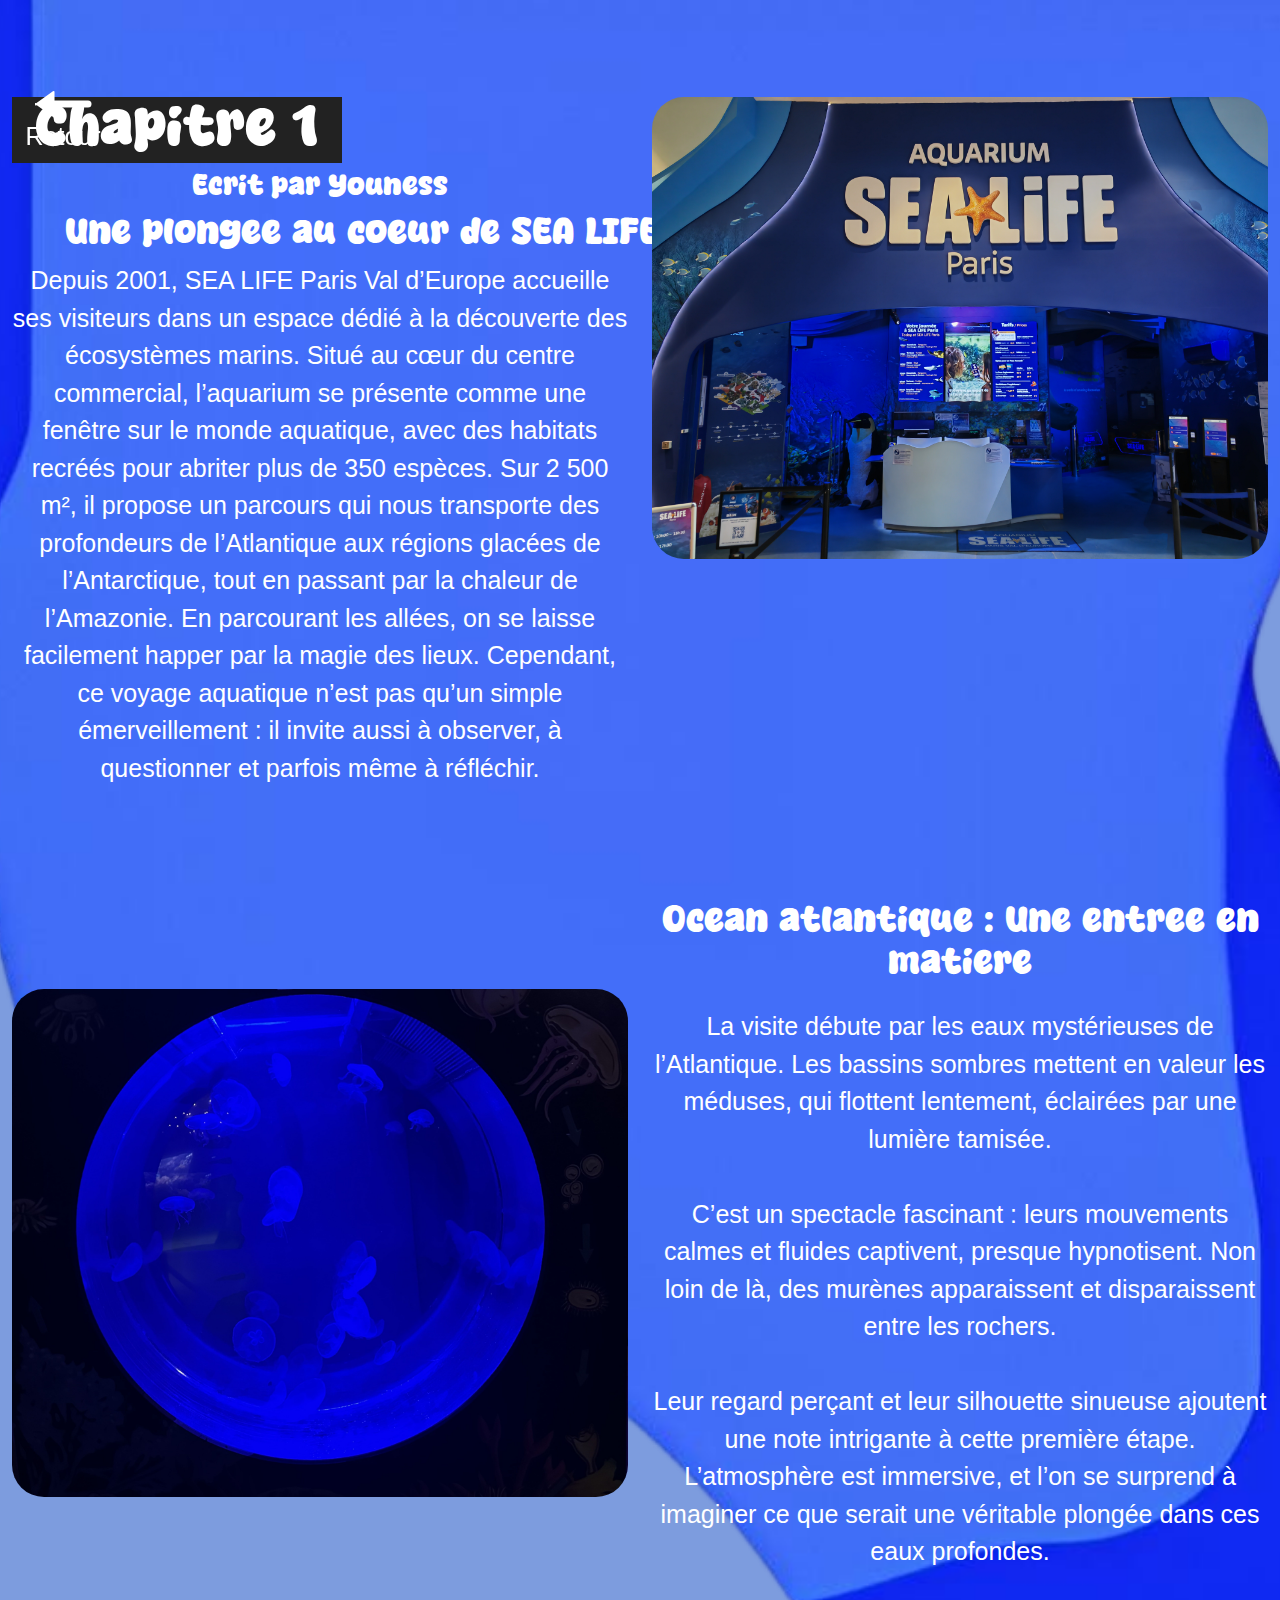
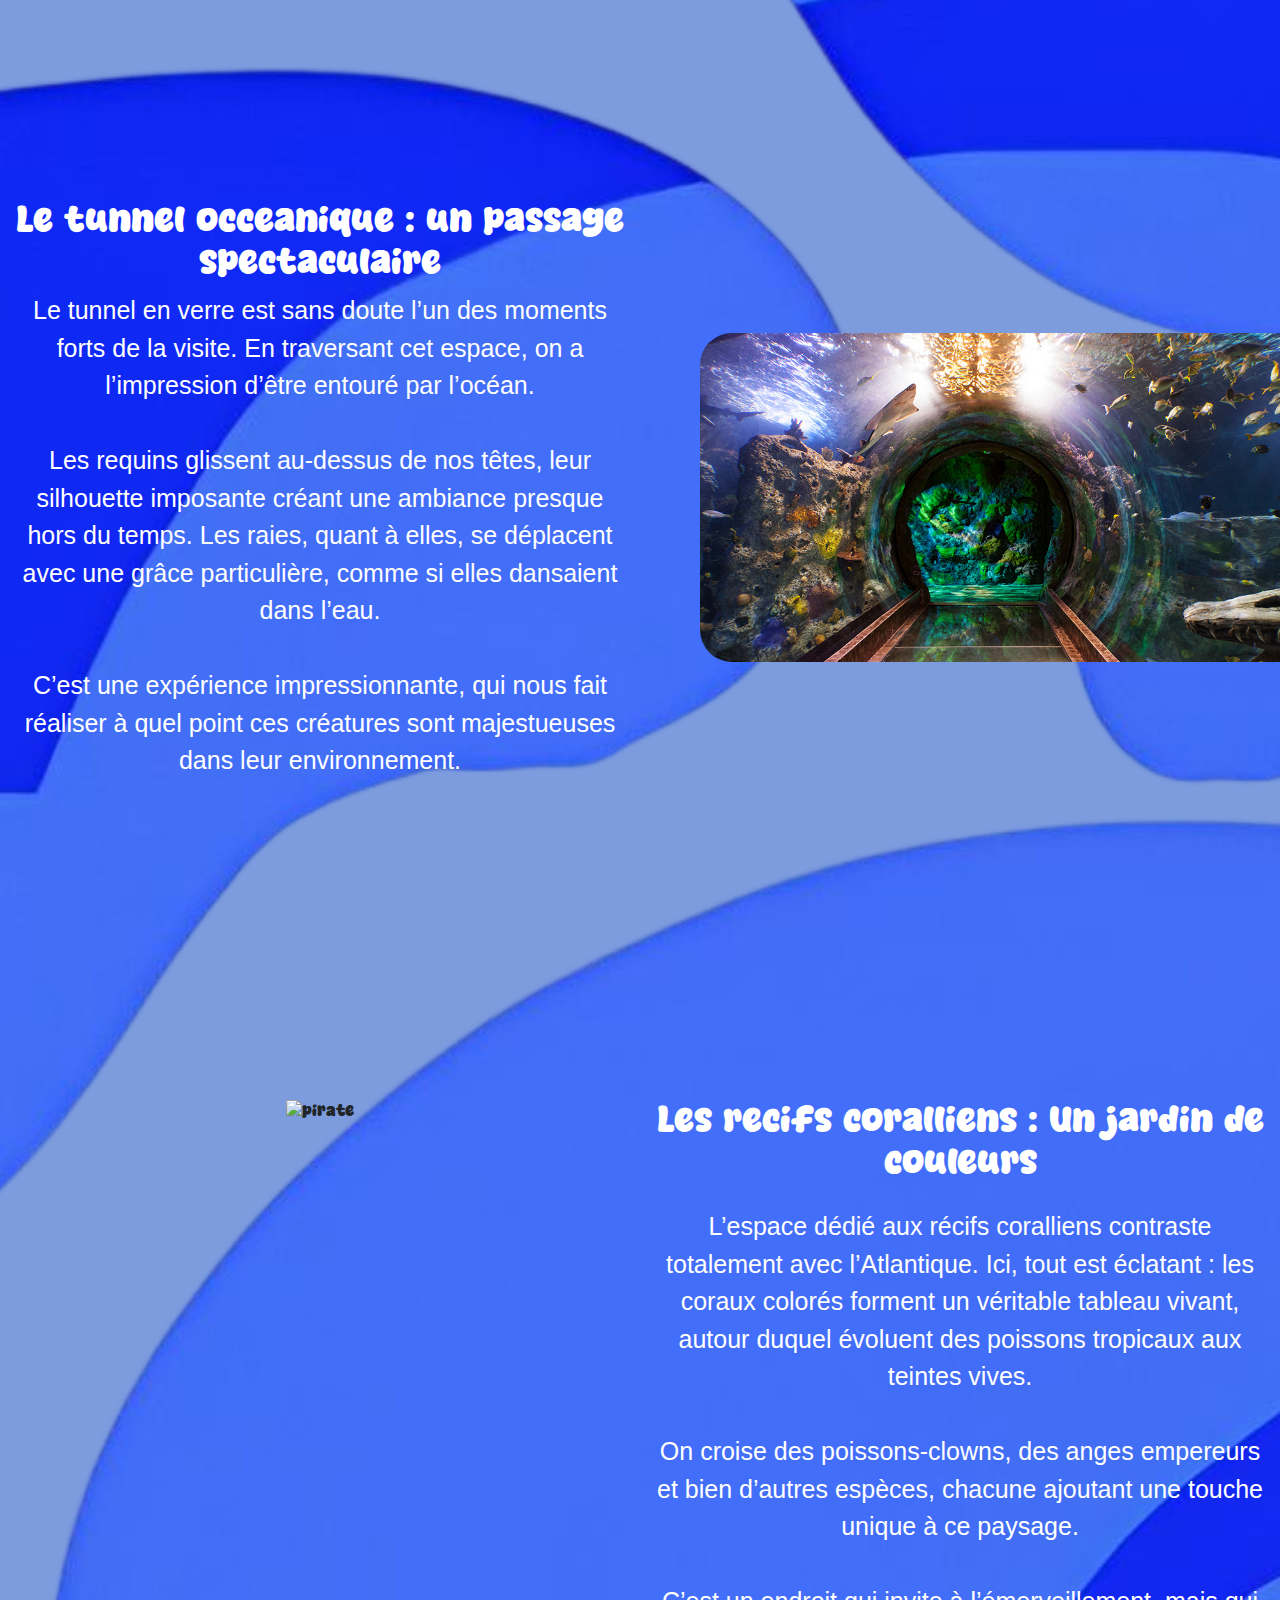
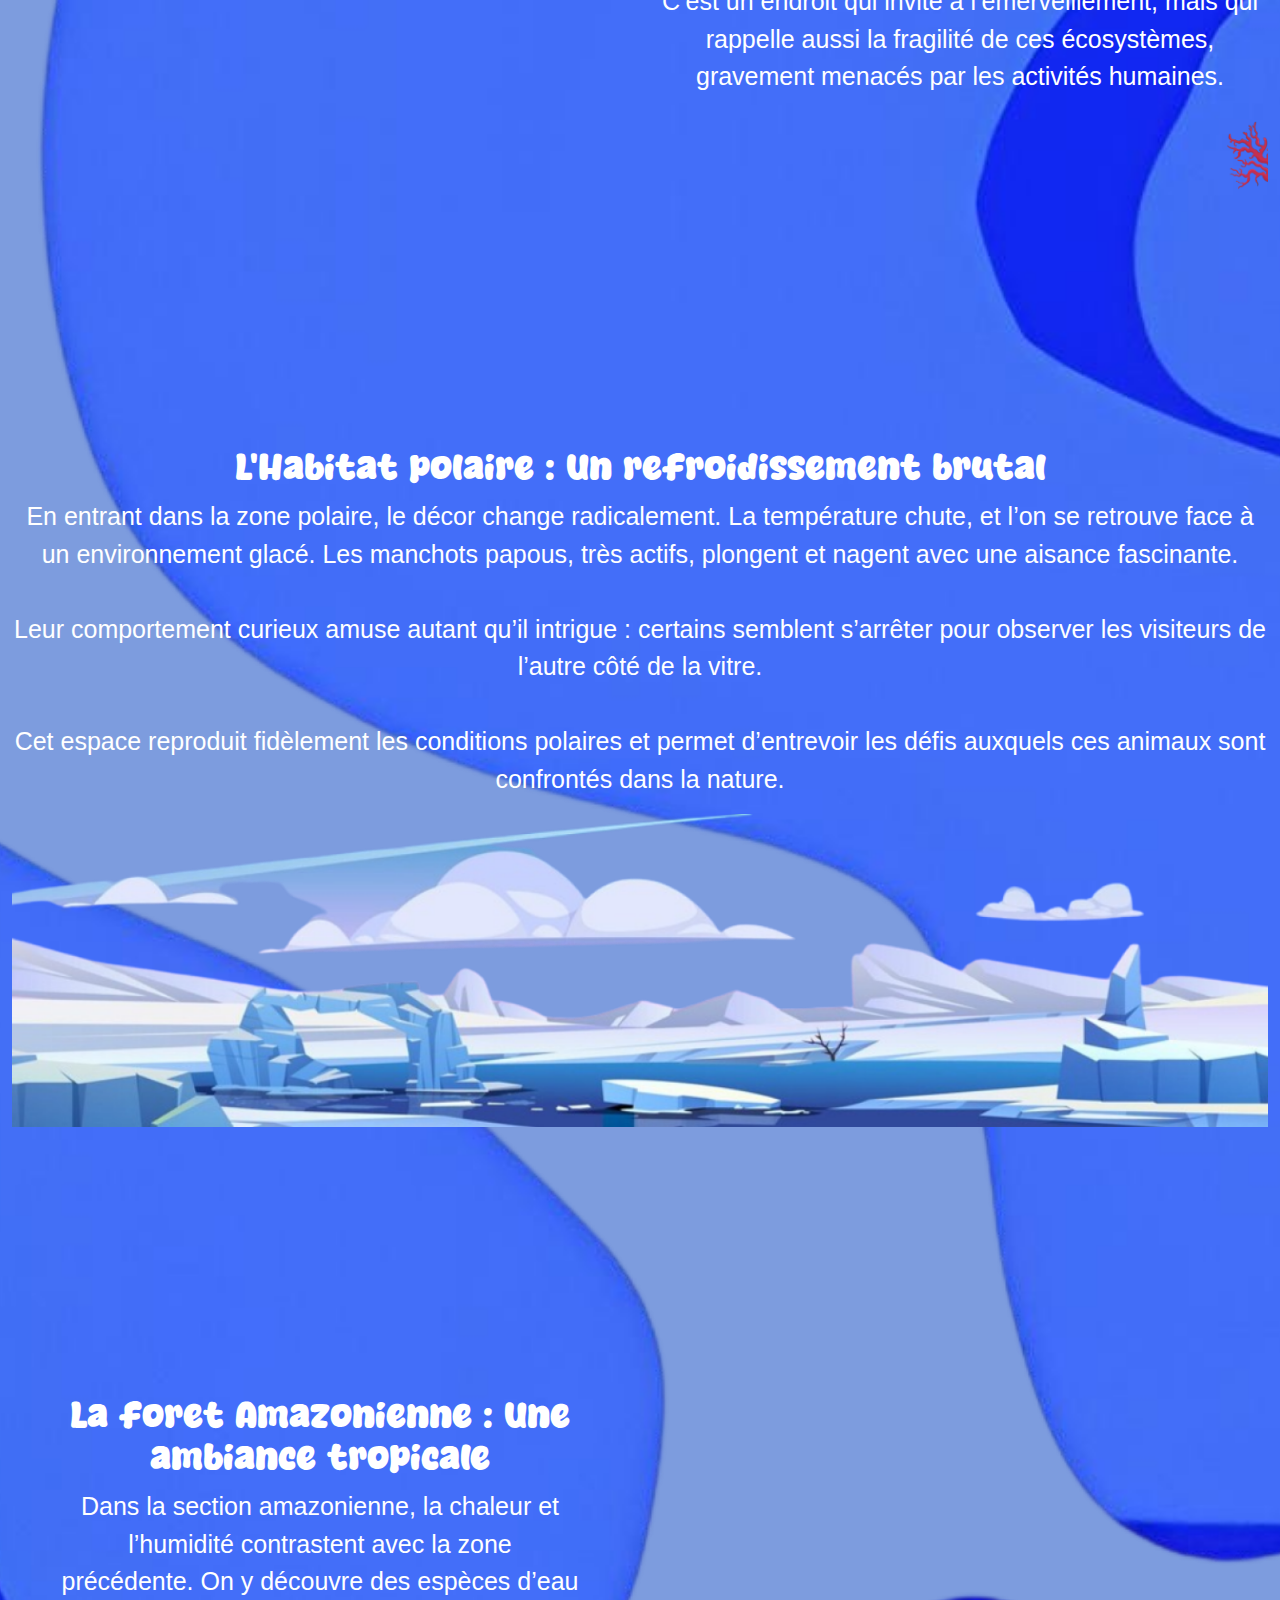
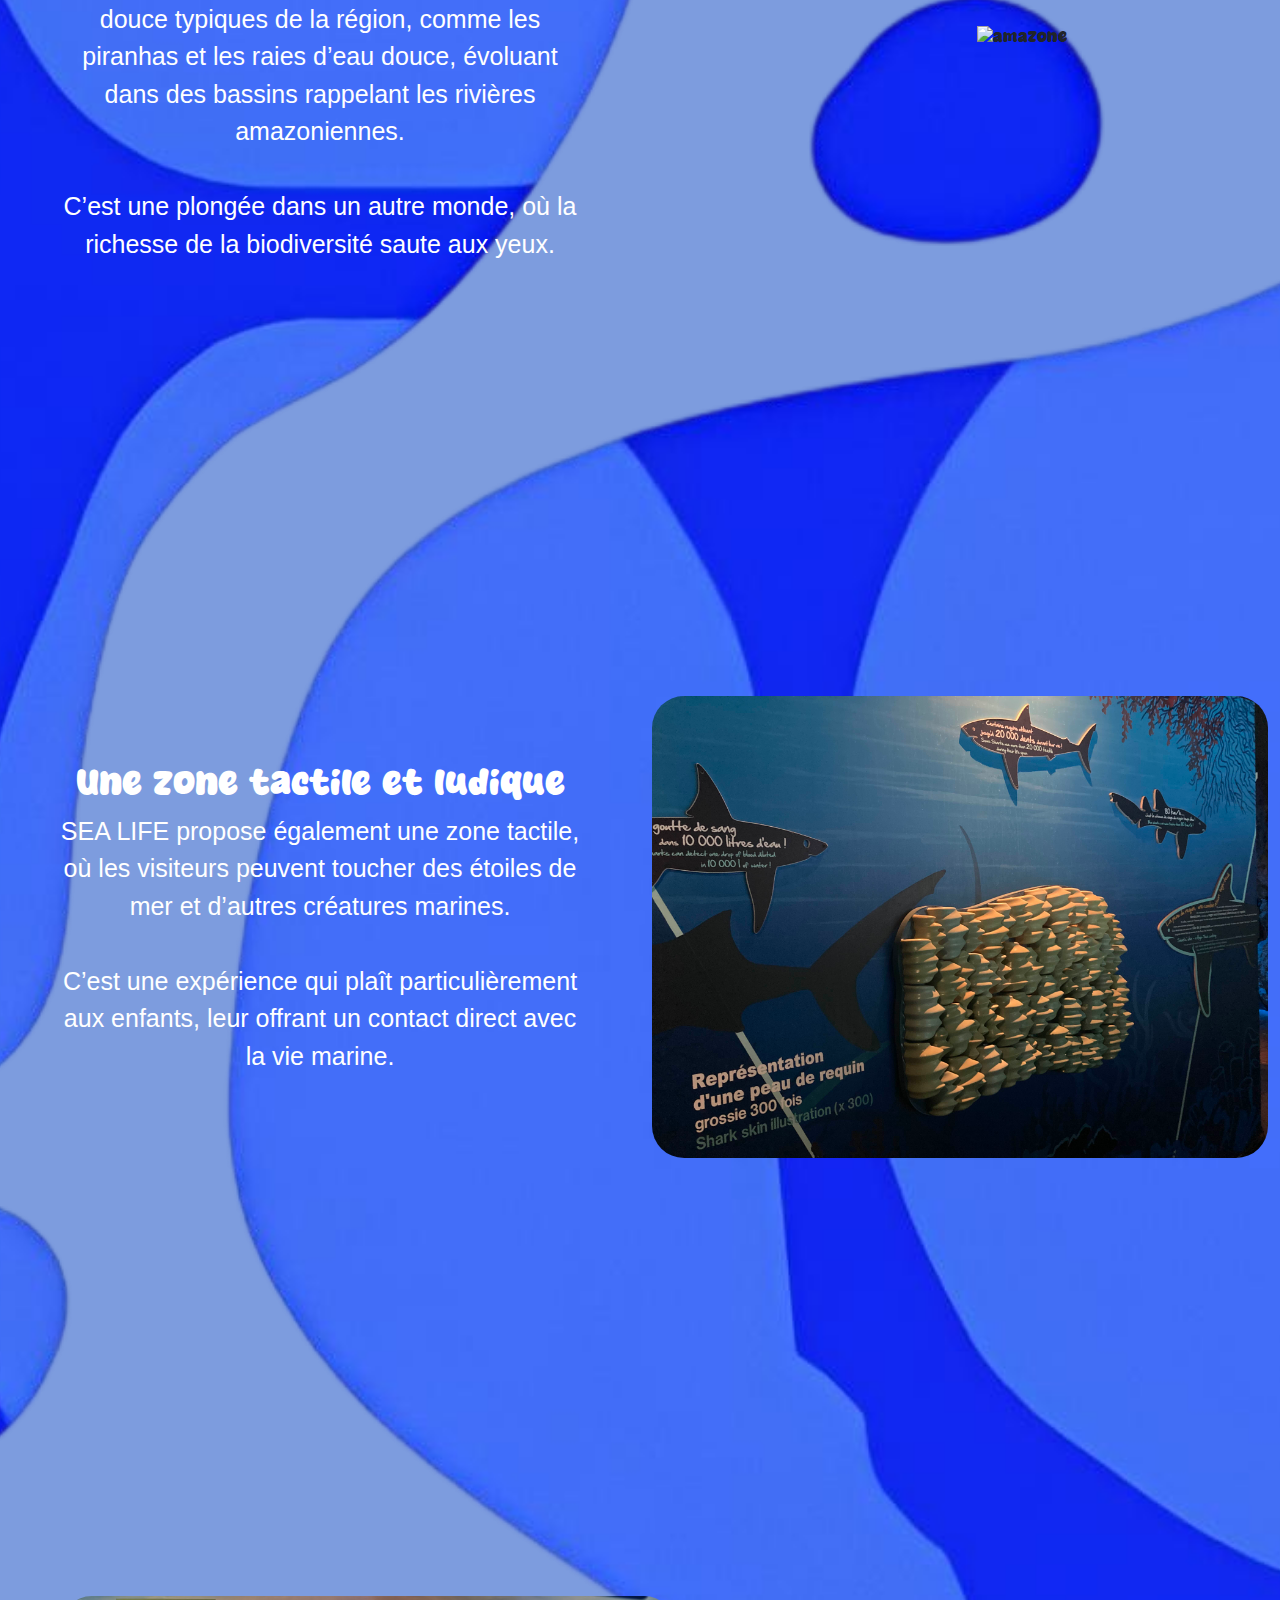
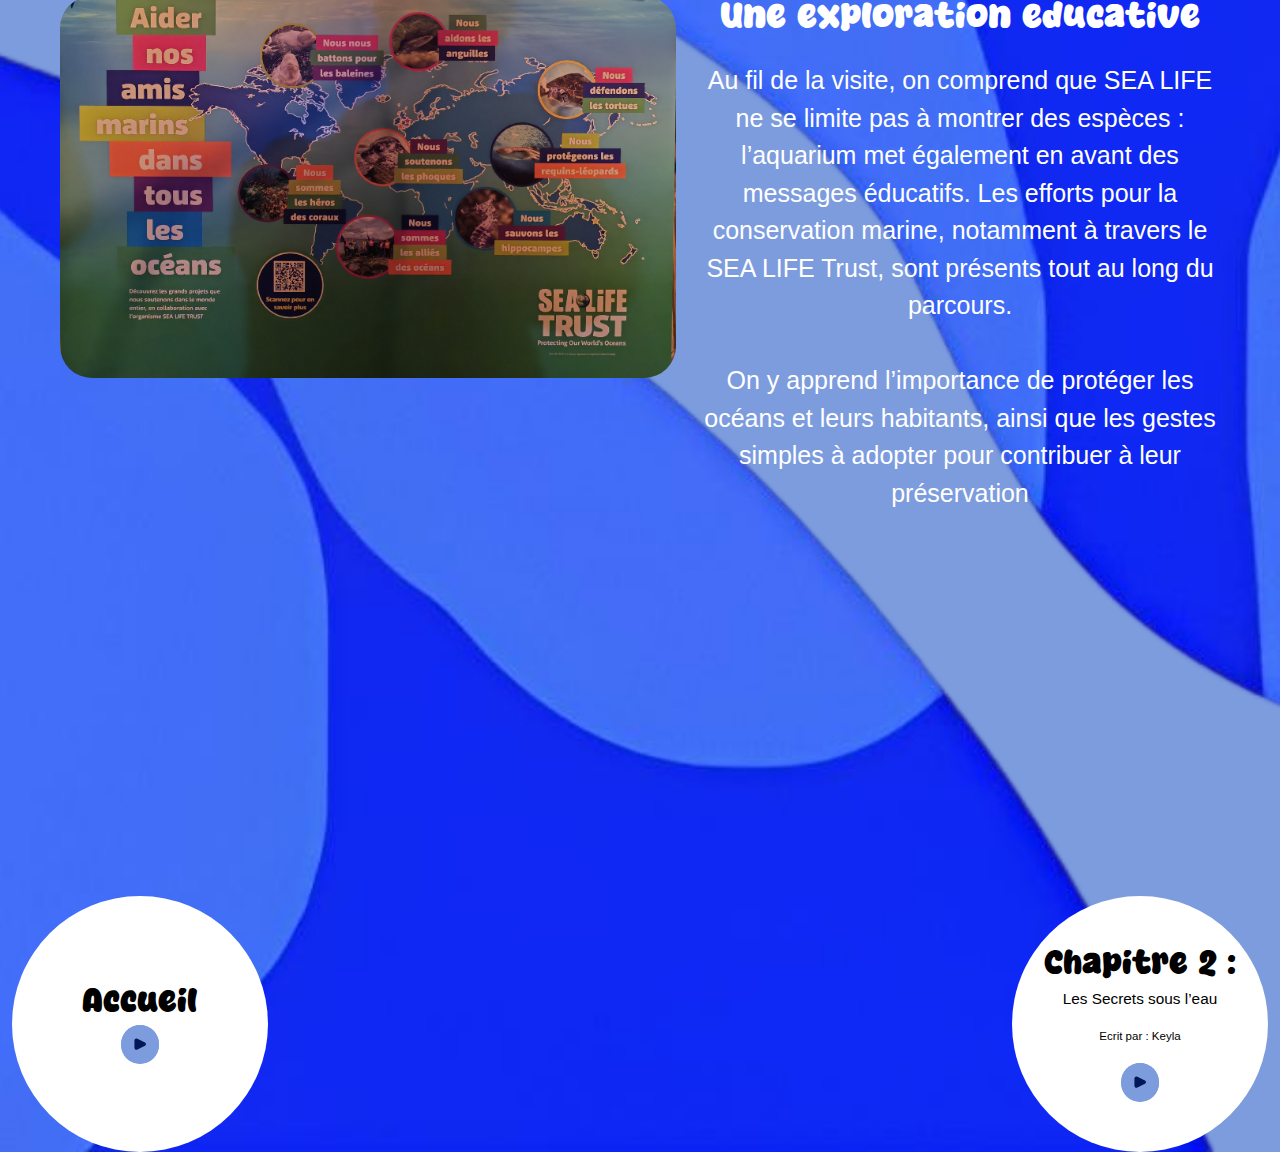
==== commit 360197e6: "imgrounded" ====
--- a/chapitre1.html
+++ b/chapitre1.html
@@ -140,7 +140,7 @@
 				<!-- Image -->
 				<div class="col-md-6">
 					<img
-						class="img-fluid w-60 mx-5"
+						class="img-fluid w-60 mx-5 rounded-5"
 						src="src/img/Tunnelimg.jpg"
 						alt="tunnelphoto"
 					/>
